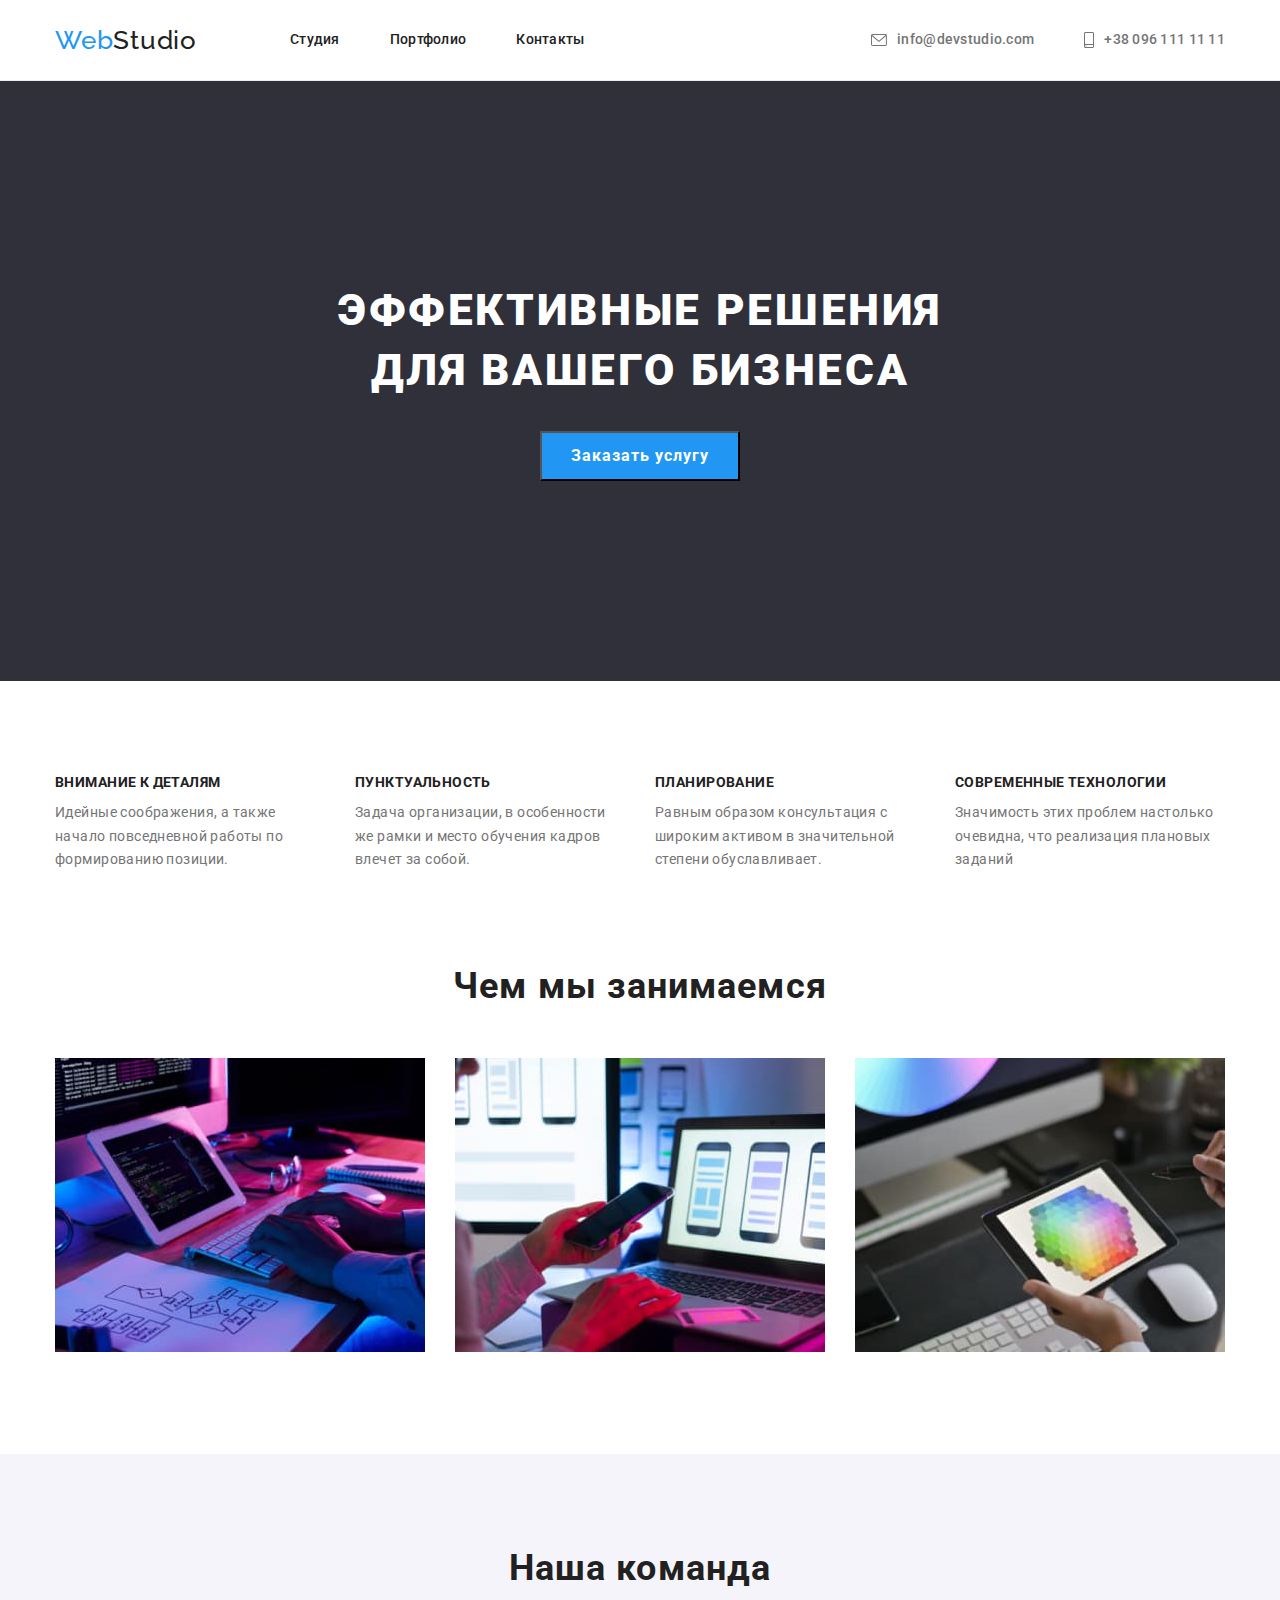
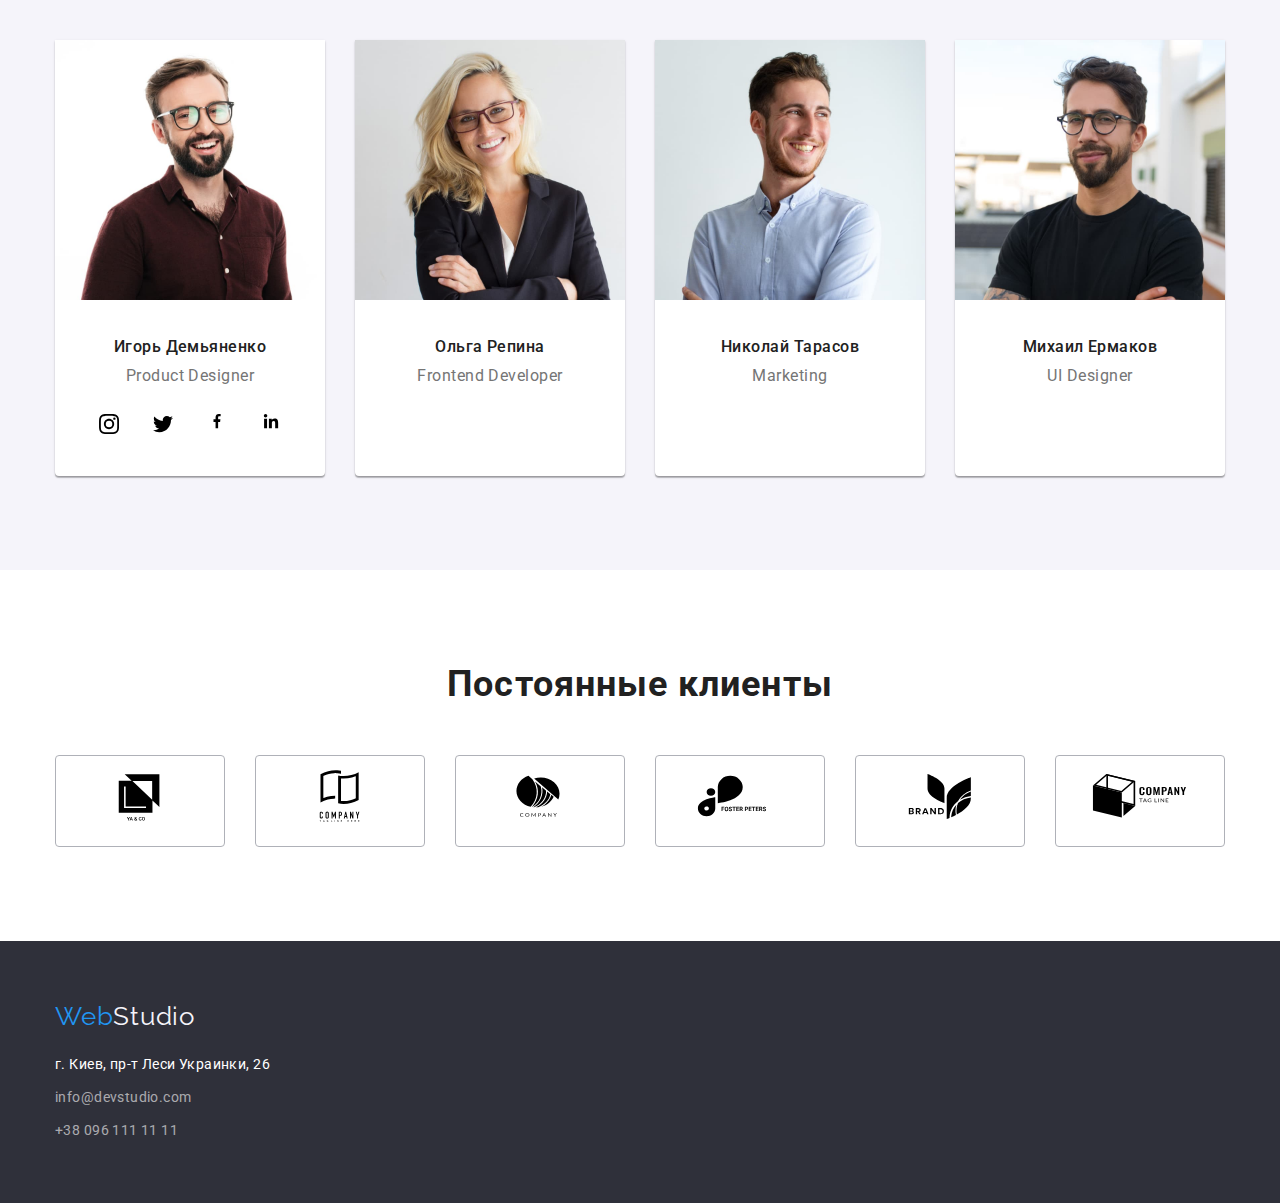
==== index.html @ 539d94ac "3" ====
<!DOCTYPE html>
<html lang="ru">

<head>
  <meta charset="UTF-8" />
  <meta http-equiv="X-UA-Compatible" content="IE=edge" />
  <meta name="viewport" content="width=device-width, initial-scale=1.0" />
  <title>WebStudio</title>

  <!-- Fons -->
  <link rel="preconnect" href="https://fonts.googleapis.com">
  <link rel="preconnect" href="https://fonts.gstatic.com" crossorigin>
  <link href="https://fonts.googleapis.com/css2?family=Raleway:wght@700&family=Roboto:wght@400;500;700;900&display=swap"
    rel="stylesheet">

  <!-- Normalize -->

  <link rel="stylesheet" href="https://cdn.jsdelivr.net/npm/modern-normalize@1.1.0/modern-normalize.min.css">

  <!-- Castom stile -->
  <link rel="stylesheet" href="./css/styles.css">

</head>

<body>
  <!-- Heder section -->
  <header class="header">
    <div class="container header-container">
      <a class="header-logo link" href="./index.html"><span class="span">Web</span>Studio</a>
      <nav class="header-nav">
        <ul class="header-list list">
          <li class="header-item">
            <a class="header-link link" href="./index.html">Студия</a>
          </li>
          <li class="header-item">
            <a class="header-link link" href="./portfolio.html">Портфолио</a>
          </li>
          <li class="header-item">
            <a class="header-link link" href="">Контакты</a>
          </li>
        </ul>
      </nav>
      <div class="header-group">
        <a class="header-contact link header-group-mail header-mail-svg" href="mailto:info@devstudio.com">
          <svg class="header-contact-svg" width="16" height="12">
            <use href="./images/image.svg#icon-envelope"></use>
          </svg>info@devstudio.com
        </a>
        <a class="header-contact link" href="tel:+380961111111">
          <svg class="header-contact-svg" width="10" height="16">
            <use href="./images/image.svg#icon-smartphone"></use>
          </svg>+38 096 111 11 11
        </a>
      </div>
    </div>
  </header>





  <!-- Main content -->
  <main>
    <!-- Hero section -->
    <section class="hero">
      <div class="container">
        <h1 class="hero-h1">ЭФФЕКТИВНЫЕ РЕШЕНИЯ <br /> ДЛЯ ВАШЕГО БИЗНЕСА</h1>
        <button class="button" type="button">Заказать услугу</button>
    </section>
    </div>

    <!-- Peculiarities section -->
    <section class="peculiarities">
      <div class="container">
        <ul class="list about-container">
          <li class="about-item">
            <h3 class="about-h3">ВНИМАНИЕ К ДЕТАЛЯМ</h3>
            <p class="about-p">Идейные соображения, а также начало повседневной работы по
              формированию позиции.</p>
          </li>
          <li class="about-item">
            <h3 class="about-h3">ПУНКТУАЛЬНОСТЬ</h3>
            <p class="about-p">Задача организации, в особенности же рамки и место обучения кадров
              влечет за собой.</p>
          </li>
          <li class="about-item">
            <h3 class="about-h3">ПЛАНИРОВАНИЕ</h3>
            <p class="about-p">Равным образом консультация с широким активом в значительной степени
              обуславливает.</p>
          </li>
          <li class="about-item">
            <h3 class="about-h3">СОВРЕМЕННЫЕ ТЕХНОЛОГИИ</h3>
            <p class="about-p">Значимость этих проблем настолько очевидна, что реализация плановых
              заданий</p>
          </li>
        </ul>
      </div>
    </section>


    </section>
    <!-- Services section -->
    <section class="services">
      <div class="container">
        <h2 class="services-h2">Чем мы занимаемся</h2>
        <ul class="list services-list">
          <li class="services-item">
            <img src="./images/peculiarities-content/img-1.jpg" alt="Создание кода на планшете" width="370"
              height="294" />
          </li>
          <li class="services-item">
            <img src="./images/peculiarities-content/img-2.jpg" alt="Создание кода на телефоне" width="370"
              height="294" />
          </li>
          <li class="services-item">
            <img src="./images/peculiarities-content/img-3.jpg" alt="Создание векторного изображения" width="370"
              height="294" />
          </li>
        </ul>
      </div>
    </section>
    <!-- Team section -->
    <section class="team">
      <div class="container">
        <h2 class="services-h2">Наша команда</h2>
        <ul class="list team-list">
          <li class="team-item">
            <img src="./images/team-content/img-1.jpg" alt="Игорь Демьяненко" width="270" height="260" />
            <div class="team-card">
              <h3 class="team-h3">Игорь Демьяненко</h3>
              <p class="team-p" lang="en">Product Designer</p>
              <ul class="list-icon list">
                <li class="team-item-icon">
                  <a class="team-icon-a link" href="">
                    <svg class="team-icon-svg" width="20" height="20">
                      <use href="./images/image.svg#icon-instagram"></use>
                    </svg>
                  </a>
                </li>
                <li class="team-item-icon">
                  <a class="team-icon-a link" href="">
                    <svg class="team-icon-svg" width="20" height="20">
                      <use href="./images/image.svg#icon-twitter"></use>
                    </svg>
                  </a>
                </li>
                <li class="team-item-icon">
                  <a class="team-icon-a link" href="">
                    <svg class="team-icon-svg" width="20" height="20">
                      <use href="./images/image.svg#icon-facebook"></use>
                    </svg>
                  </a>
                </li>
                <li class="team-item-icon">
                  <a class="team-icon-a link" href="">
                    <svg class="team-icon-svg" width="20" height="20">
                      <use href="./images/image.svg#icon-linkedin"></use>
                    </svg>
                  </a>
                </li>
              </ul>
            </div>
          </li>
          <li class="team-item">
            <img src="./images/team-content/img-2.jpg" alt="Ольга Репина" width="270" height="260" />
            <div class="team-card">
              <h3 class="team-h3">Ольга Репина</h3>
              <p class="team-p" lang="en">Frontend Developer</p>
            </div>
          </li>
          <li class="team-item">
            <img src="./images/team-content/img-3.jpg" alt="Николай Тарасов" width="270" height="260" />
            <div class="team-card">
              <h3 class="team-h3">Николай Тарасов</h3>
              <p class="team-p" lang="en">Marketing</p>
            </div>
          </li>
          <li class="team-item">
            <img src="./images/team-content/img-4.jpg" alt="Михаил Ермаков" width="270" height="260" />
            <div class="team-card">
              <h3 class="team-h3">Михаил Ермаков</h3>
              <p class="team-p" lang="en">UI Designer</p>
            </div>
          </li>
        </ul>
      </div>
    </section>
  </main>


  <!-- Customers -->
  <section class="customers">
    <div class="container">
      <h2 class="services-h2">Постоянные клиенты</h2>
      <ul class="customers-list list">
        <li class="customers-item">
          <a clas="customers-icon-button" href="">
            <svg width="106" height="60">
              <use href="./images/image.svg#icon-logo-1"></use>
            </svg>
          </a>
        </li>
        <li class="customers-item">
          <a clas="customers-icon-button link" href="">
            <svg class="customers-icon-button-svg" width="106" height="60">
              <use href="./images/image.svg#icon-logo-2"></use>
            </svg>
          </a>
        </li>
        <li class="customers-item">
          <a clas="customers-icon-button link" href="">
            <svg class="customers-icon-button-svg" width="106" height="60">
              <use href="./images/image.svg#icon-logo-3"></use>
            </svg>
          </a>
        </li>
        <li class="customers-item">
          <a clas="customers-icon-button link" href="">
            <svg class="customers-icon-button-svg" width="106" height="60">
              <use href="./images/image.svg#icon-logo-4"></use>
            </svg>
          </a>
        </li>
        <li class="customers-item">
          <a clas="customers-icon-button link" href="">
            <svg class="customers-icon-button-svg" width="106" height="60">
              <use href="./images/image.svg#icon-logo-5"></use>
            </svg>
          </a>
        </li>
        <li class="customers-item">
          <a clas="customers-icon-button link" href="">
            <svg class="customers-icon-button-svg" width="106" height="60">
              <use href="./images/image.svg#icon-logo-6"></use>
            </svg>
          </a>
        </li>
      </ul>
    </div>
  </section>

  <!-- Footer section -->
  <footer class="footer">
    <div class="container footer-container">
      <a class="logo footer-logo" href="./index.html" lang="en"><span class="span">Web</span>Studio</a>
      <div class="footer-address">
        <address class="footer-address-title">
          <a class="address link" href="https://goo.gl/maps/yoaocX4PHPZH4iD27">г. Киев, пр-т Леси Украинки, 26</a>
        </address>
        <ul class="list">
          <li><a class="contact link footer-list-item" href="mailto:info@devstudio.com">info@devstudio.com</a></li>
          <li><a class="contact link" href="tel:+380961111111">+38 096 111 11 11</a></li>
        </ul>
      </div>

    </div>
  </footer>
</body>

</html
---- css/styles.css ----
:root {
  /* text color */
  --main-font: "Roboto";
  --secondary-font: "Raleway";
}

body {
  font-family: "Roboto", sans-serif;
  font-size: 14px;
  line-height: 1.71;  
}

/* common style stars */
.container {
  width: 1200px;
  padding-left: 15px;
  padding-right: 15px;
  margin-left: auto;
  margin-right: auto;

  /* outline: 1px solid tomato; */
}

.link{
    text-decoration: none;
}
.list {
    list-style: none;
    margin: 0;
    padding: 0;
}

/* Reset */
h1,
h2,
h3,
h4,
p{
  margin: 0;
}
.img {
  display: block;
  max-width: 100%;
  height: auto;
}

/* Heder section */
.header{
  border-bottom-width: 1px;
  border-bottom-style: solid;
  border-bottom-color: #ECECEC;
}

.header-container{
  display: flex;
  align-items: center;
}

.header .header-logo{
  font-family: "Raleway";
  font-size: 26px;
  line-height: 1.19;
  letter-spacing: 0.03em;
  text-decoration: none;
  color: #212121
}

.header-logo{
margin-right: 93px;
}

.span{
  color: #2196f3;
}

.header-list{
  display: flex;
  flex-wrap: wrap-reverse;
}

.header-item:not(:last-child){
  margin-right: 50px;
}

.header-link {
  display: block;
padding-top: 32px;
padding-bottom: 32px;
font-weight: 500;
font-size: 14px;
line-height: 1.14;
letter-spacing: 0.02em;
color: #212121;
}

.header-group{
  margin-left: auto;
  display: flex;
}

.header-contact-svg{
  fill: currentColor;
  margin-right: 10px;
  text-align: center;
}

.header-group-mail{
  margin-right: 50px;
}

.header-contact{
  display: flex;
  align-items: center;
font-weight: 500;
font-size: 14px;
line-height: 1.14;
letter-spacing: 0.02em;
color: #757575;
}
.header-link:hover,
.header-link:focus{
color: #2196F3;
}


.header-contact:hover,
.header-contact:focus{
  color: #2196F3;
}

.header{
font-family: 'Roboto';
font-weight: 500;
font-size: 14px;
line-height: 1.14;
letter-spacing: 0.02em;
color: #212121;
}

 /* Hero Section */

 .hero{
  background-color: #2F303A;
  text-align: center;
  padding-top: 200px;
  padding-bottom: 200px;
  background-image: linear-gradient(rgba(47, 48, 58, 0.4));
  background-image: url(../images/unique-content/img-bg.jpg);
  background-repeat: no-repeat;
  background-position: center;
  background-size: cover;
  max-width: 1600px;
  max-height: 600px;
  margin-left: auto;
  margin-right: auto;
 }

 .hero-h1{
font-family: 'Roboto'; sans-serif;
font-weight: 900;
font-size: 44px;
line-height: 1.36;
text-align: center;
letter-spacing: 0.06em;
color: #FFFFFF;
 }

.hero .button{
  font-family: "roboto", sans-serif;
  font-weight: 700;
  font-size: 16px;
  line-height: 1.88;
  letter-spacing: 0.06em;
  color: #ffffff;
  background-color: #2196f3;
  cursor: pointer;
  margin-top: 30px;
  width: 200px;
  height: 50px;
}

.hero .button:hover,
.hero .button:focus {
  background-color:#188CE8;
}

/* Peculiarities section */

.peculiarities{
  padding-top: 94px;
}

.about-h3{
font-family:'Roboto'; sans-serif;
font-weight: 700;
font-size: 14px;
line-height: 1.14;
letter-spacing: 0.03em;
color: #212121;
}

.about-p{
font-family:'Roboto'; sans-serif;
font-size: 14px;
line-height: 1.71;
letter-spacing: 0.03em;
color: #757575;
margin-top: 10px;
}

.about-container{
  display: flex;
}
.list .about-item{
  margin-right: 30px;
  width: 270px;
}

.list .about-item:nth-child(4n){
margin-right: 0;
}

/* Services section */

.services{
  padding-top: 94px;
  padding-bottom: 94px;
}

.services-h2{
font-family: 'Roboto'; sans-serif;
font-weight: 700;
font-size: 36px;
line-height: 1.16;
text-align: center;
letter-spacing: 0.03em;
color: #212121;
}

.services-list{
  display: flex;
  margin-top: 50px;
}

.services-item:not(:last-child){
  margin-right: 30px;
}

/* Team section */
.team{
  background-color: #F5F4FA;
  padding-top: 94px;
  padding-bottom: 94px;
}

.team-list{
  margin-top: 50px;
  display: flex;
}

.team-item{
  width: 270px;
  margin-right: 30px;
  box-shadow: 0px 1px 3px rgba(0, 0, 0, 0.12), 0px 1px 1px rgba(0, 0, 0, 0.14), 0px 2px 1px rgba(0, 0, 0, 0.2);
  border-radius: 0px 0px 4px 4px;
  background-color: #FFFFFF;
}

.team-item:nth-child(4n){
  margin-right: 0px;
}

.team-card{
  padding-top: 30px;
  padding-bottom: 30px;
}
.list-icon{
  display: flex;
  margin-top: 16px;
  align-items: center;
  justify-content: center;
}

.team-icon-a{
  display: flex;
  align-items: center;
  justify-content: center;
  width: 44px;
  height: 44px;
  background-color: #FFFFFF;
  border-radius: 50%;
}

.team-icon-a:hover .team-icon-svg,
.team-icon-a:focus .team-icon-svg{
  fill: currentColor;
  background-color: #2196F3;
}


.team-item-icon:not(:last-child) {
  margin-right: 10px;
}

.team-h3{
font-family: 'Roboto'; sans-serif;
font-weight: 500;
font-size: 16px;
line-height: 1.18;
letter-spacing: 0.03em;
color: #212121;
text-align: center;
}

.team-p{
font-family: 'Roboto'; sans-serif;
font-size: 16px;
line-height: 1.18;
letter-spacing: 0.03em;
color: #757575;
text-align: center;
margin-top: 10px;
}


/* Portfolio */

.portfolio-list{
  display: flex;
  justify-content: center;
}

.portfolio-section{
  padding-top: 94px;
  padding-bottom: 94px;
}

.button-item{
  margin-right: 8px;
}

.portfolio .button {
  font-family: "Roboto", sans-serif;
  font-weight: 500;
  font-size: 16px;
  line-height: 1.62;
  letter-spacing: 0.03em;
  padding: 6px 22px;
  border-radius: 4px;


  color: #212121;
  background-color: #f5f4fa;

  cursor: pointer;
}

.portfolio .button:hover,
.portfolio .button:focus {
  color: #ffffff;
  background-color: #2196f3;
}

.title{
font-family: 'Roboto';
font-weight: 700;
font-size: 18px;
line-height: 2;
letter-spacing: 0.06em;
color: #212121;
}

.text{
font-family: 'Roboto';
font-size: 16px;
line-height: 1.88;
letter-spacing: 0.03em;
color: #757575;
}


/* Pictures */

.pictures-list{
  margin-top: 50px;
  display: flex;
  flex-wrap: wrap;
}

.pictures-item{
  width: 370px;
  margin-right: 30px;
  margin-bottom: 30px;
}

.pictures-item > .pictures-title-text{
  padding: 20px 24px;
  border: 1px solid #eeeeee;
  border-top: none;
}

.pictures-item:nth-child(3n){
  margin-right: 0;
}
.pictures-item:nth-last-child(-n + 3){
  margin-bottom: 0;
}

.pictures-img{
  display: block;
}


/* Customers */

.customers{
  padding-top: 94px;
  padding-bottom: 94px;
}

.customers-list{
  display: flex;
  justify-content: center;
  margin-top: 50px;
}

.customers-item{
  width: 170px;
  height: 92px;
  border: 1px solid #AFB1B8;
  border-radius: 4px;
  display: flex;
  justify-content: center;
  align-items: center;
  
}
.customers-item:not(:last-child){
  margin-right: 30px;
}
.customers-icon-button:hover .customers-icon-button-svg,
.customers-icon-button:focus .customers-icon-button-svg {
  fill: currentColor;
  border-color: #2196f3;
}

.customers-icon-button{
}


/* Footer */
.footer {
  background-color: #2F303A;
}
.footer{
  padding-top: 60px;
  padding-bottom: 60px;
}

.footer .logo {
  font-family: "Raleway";
  font-size: 26px;
  line-height: 1.19;
  letter-spacing: 0.03em;
  text-decoration: none;
  color: #f5f4fa;
}

.footer .span {
  color: #2196f3;
}

.footer .address {
  font-weight: 400;
  font-style: normal;
  font-size: 14px;
  line-height: 1.71;
  letter-spacing: 0.03em;
  color: #ffffff;
}

.footer .contact {
  font-weight: 400;
  font-size: 14px;
  line-height: 1.71;
  letter-spacing: 0.03em;
  color: rgba(255, 255, 255, 0.6);
}

.contact:hover,
.contact:focus {
  color: #2196f3;
}

.footer-address{
  margin-top: 20px;
}
.footer-address-title{
  margin-bottom: 9px;
}
.footer-list-item{
  display: block;
  margin-bottom: 9px;
}
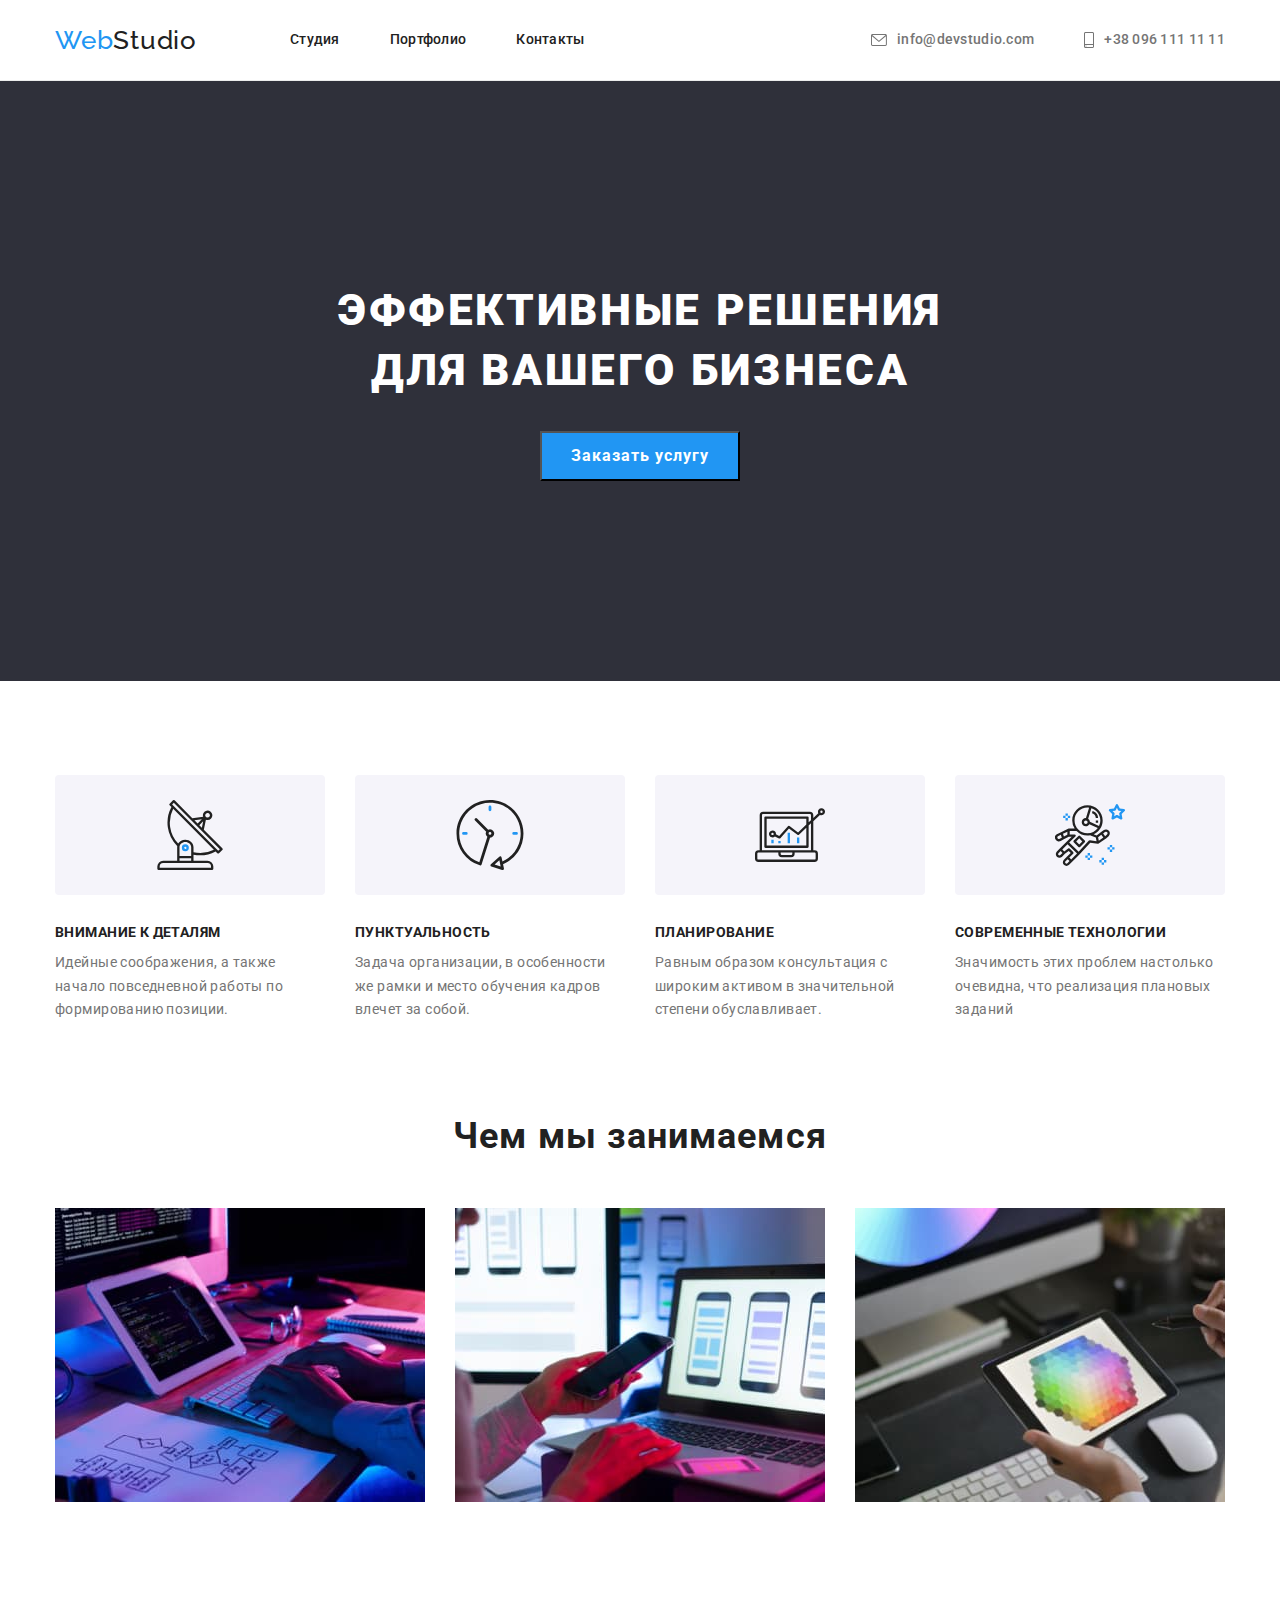
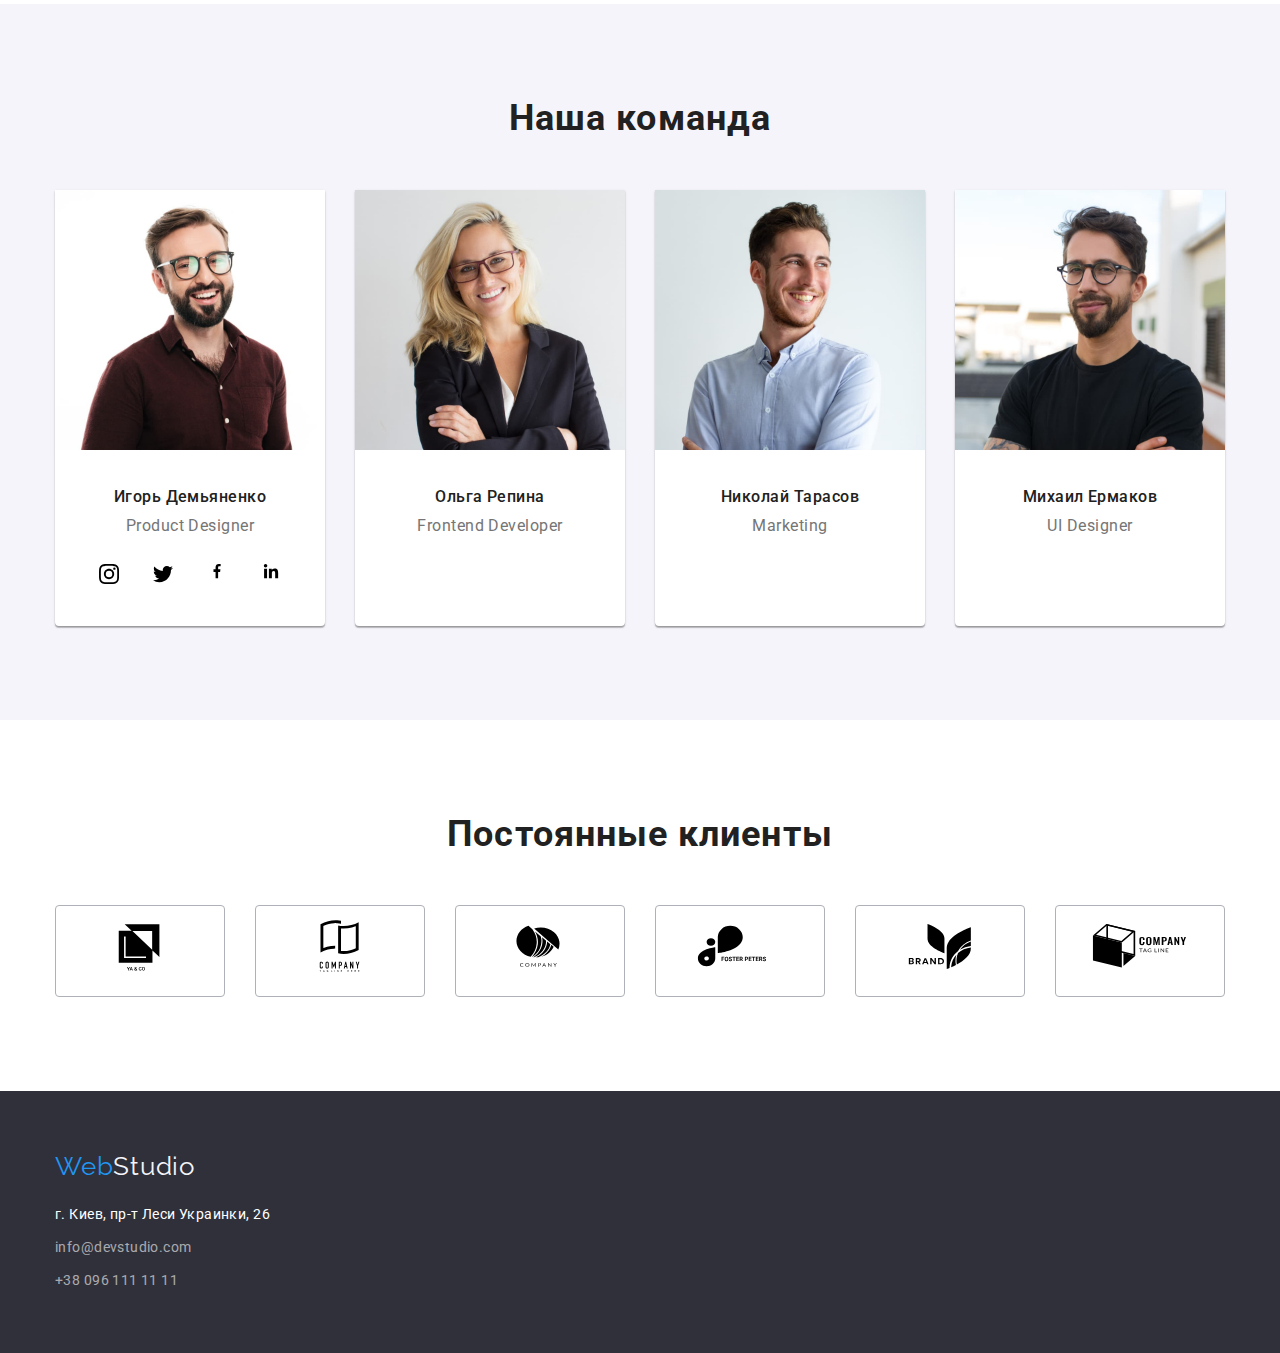
==== commit 42bb514e: "4" ====
--- a/index.html
+++ b/index.html
@@ -55,10 +55,6 @@
     </div>
   </header>
 
-
-
-
-
   <!-- Main content -->
   <main>
     <!-- Hero section -->
@@ -72,6 +68,30 @@
     <!-- Peculiarities section -->
     <section class="peculiarities">
       <div class="container">
+        <ul class="pecul-list list">
+          <li class="pecul-item">
+            <svg class="" width="70" height="70">
+              <use href="./images/image.svg#icon-antenna"></use>
+            </svg>
+          </li>
+          <li class="pecul-item">
+            <svg class="" width="70" height="70">
+              <use href="./images/image.svg#icon-clock"></use>
+            </svg>
+          </li>
+          <li class="pecul-item">
+            <svg class="" width="70" height="70">
+              <use href="./images/image.svg#icon-diagram"></use>
+            </svg>
+          </li>
+          <li class="pecul-item">
+            <svg class="" width="70" height="70">
+              <use href="./images/image.svg#icon-astronaut"></use>
+            </svg>
+          </li>
+        </ul>
+      </div>
+      <div class="container container-peculiarities-text">
         <ul class="list about-container">
           <li class="about-item">
             <h3 class="about-h3">ВНИМАНИЕ К ДЕТАЛЯМ</h3>
--- a/css/styles.css
+++ b/css/styles.css
@@ -186,8 +186,34 @@
 
 /* Peculiarities section */
 
+.pecul-item{
+  width: 270px;
+  height: 120px;
+  margin-right: 30px;
+  border-radius: 4px;
+  background-color: #F5F4FA;;
+  justify-content: center;
+  align-items: center;
+}
+
+.pecul-item:nth-child(4n){
+  margin-right: 0px;
+}
+
+.pecul-list{
+  display: flex;
+}
+
+.pecul-item{
+  display: flex;
+  align-items: center;
+}
 .peculiarities{
   padding-top: 94px;
+}
+
+.container-peculiarities-text{
+  padding-top: 30px;
 }
 
 .about-h3{
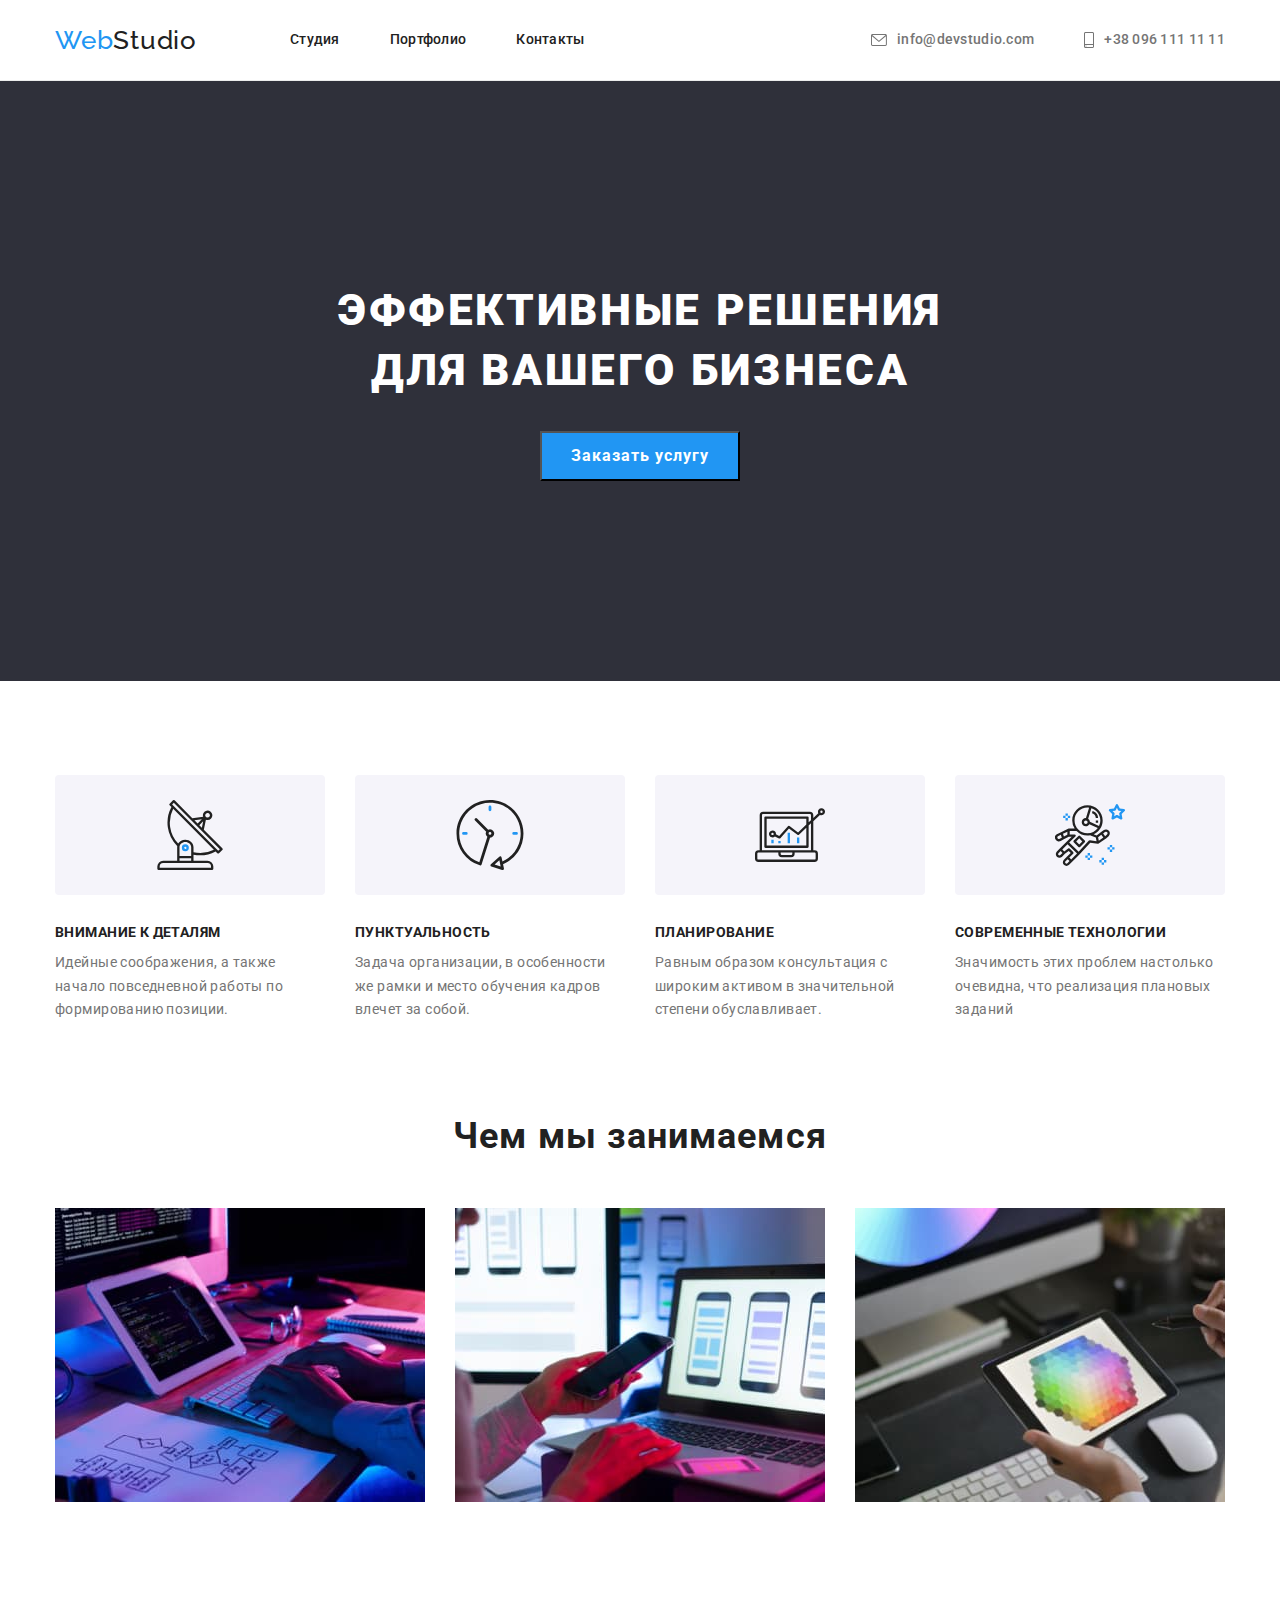
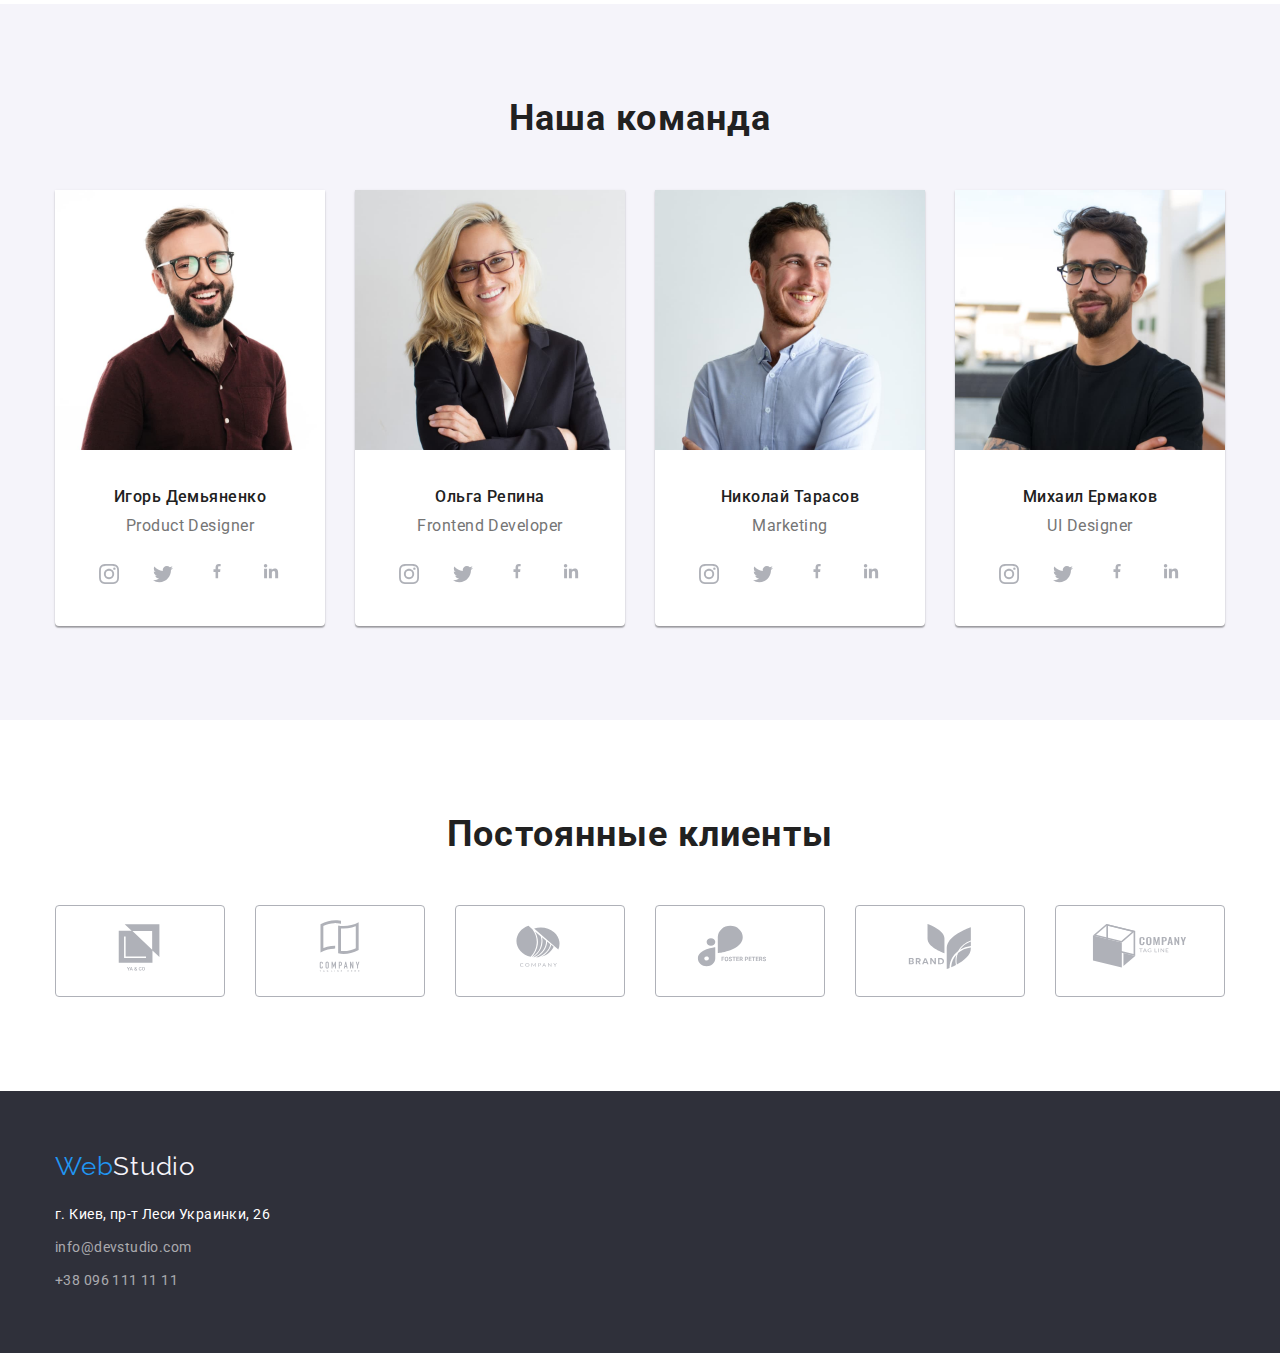
==== commit 3082a492: "5" ====
--- a/index.html
+++ b/index.html
@@ -116,9 +116,6 @@
         </ul>
       </div>
     </section>
-
-
-    </section>
     <!-- Services section -->
     <section class="services">
       <div class="container">
@@ -186,6 +183,36 @@
             <div class="team-card">
               <h3 class="team-h3">Ольга Репина</h3>
               <p class="team-p" lang="en">Frontend Developer</p>
+              <ul class="list-icon list">
+                <li class="team-item-icon">
+                  <a class="team-icon-a link" href="">
+                    <svg class="team-icon-svg" width="20" height="20">
+                      <use href="./images/image.svg#icon-instagram"></use>
+                    </svg>
+                  </a>
+                </li>
+                <li class="team-item-icon">
+                  <a class="team-icon-a link" href="">
+                    <svg class="team-icon-svg" width="20" height="20">
+                      <use href="./images/image.svg#icon-twitter"></use>
+                    </svg>
+                  </a>
+                </li>
+                <li class="team-item-icon">
+                  <a class="team-icon-a link" href="">
+                    <svg class="team-icon-svg" width="20" height="20">
+                      <use href="./images/image.svg#icon-facebook"></use>
+                    </svg>
+                  </a>
+                </li>
+                <li class="team-item-icon">
+                  <a class="team-icon-a link" href="">
+                    <svg class="team-icon-svg" width="20" height="20">
+                      <use href="./images/image.svg#icon-linkedin"></use>
+                    </svg>
+                  </a>
+                </li>
+              </ul>
             </div>
           </li>
           <li class="team-item">
@@ -193,6 +220,36 @@
             <div class="team-card">
               <h3 class="team-h3">Николай Тарасов</h3>
               <p class="team-p" lang="en">Marketing</p>
+              <ul class="list-icon list">
+                <li class="team-item-icon">
+                  <a class="team-icon-a link" href="">
+                    <svg class="team-icon-svg" width="20" height="20">
+                      <use href="./images/image.svg#icon-instagram"></use>
+                    </svg>
+                  </a>
+                </li>
+                <li class="team-item-icon">
+                  <a class="team-icon-a link" href="">
+                    <svg class="team-icon-svg" width="20" height="20">
+                      <use href="./images/image.svg#icon-twitter"></use>
+                    </svg>
+                  </a>
+                </li>
+                <li class="team-item-icon">
+                  <a class="team-icon-a link" href="">
+                    <svg class="team-icon-svg" width="20" height="20">
+                      <use href="./images/image.svg#icon-facebook"></use>
+                    </svg>
+                  </a>
+                </li>
+                <li class="team-item-icon">
+                  <a class="team-icon-a link" href="">
+                    <svg class="team-icon-svg" width="20" height="20">
+                      <use href="./images/image.svg#icon-linkedin"></use>
+                    </svg>
+                  </a>
+                </li>
+              </ul>
             </div>
           </li>
           <li class="team-item">
@@ -200,6 +257,36 @@
             <div class="team-card">
               <h3 class="team-h3">Михаил Ермаков</h3>
               <p class="team-p" lang="en">UI Designer</p>
+              <ul class="list-icon list">
+                <li class="team-item-icon">
+                  <a class="team-icon-a link" href="">
+                    <svg class="team-icon-svg" width="20" height="20">
+                      <use href="./images/image.svg#icon-instagram"></use>
+                    </svg>
+                  </a>
+                </li>
+                <li class="team-item-icon">
+                  <a class="team-icon-a link" href="">
+                    <svg class="team-icon-svg" width="20" height="20">
+                      <use href="./images/image.svg#icon-twitter"></use>
+                    </svg>
+                  </a>
+                </li>
+                <li class="team-item-icon">
+                  <a class="team-icon-a link" href="">
+                    <svg class="team-icon-svg" width="20" height="20">
+                      <use href="./images/image.svg#icon-facebook"></use>
+                    </svg>
+                  </a>
+                </li>
+                <li class="team-item-icon">
+                  <a class="team-icon-a link" href="">
+                    <svg class="team-icon-svg" width="20" height="20">
+                      <use href="./images/image.svg#icon-linkedin"></use>
+                    </svg>
+                  </a>
+                </li>
+              </ul>
             </div>
           </li>
         </ul>
@@ -215,7 +302,7 @@
       <ul class="customers-list list">
         <li class="customers-item">
           <a clas="customers-icon-button" href="">
-            <svg width="106" height="60">
+            <svg class="customers-icon-button-svg" width="106" height="60">
               <use href="./images/image.svg#icon-logo-1"></use>
             </svg>
           </a>
--- a/css/styles.css
+++ b/css/styles.css
@@ -278,12 +278,10 @@
   padding-top: 94px;
   padding-bottom: 94px;
 }
-
 .team-list{
   margin-top: 50px;
   display: flex;
 }
-
 .team-item{
   width: 270px;
   margin-right: 30px;
@@ -291,11 +289,9 @@
   border-radius: 0px 0px 4px 4px;
   background-color: #FFFFFF;
 }
-
 .team-item:nth-child(4n){
   margin-right: 0px;
 }
-
 .team-card{
   padding-top: 30px;
   padding-bottom: 30px;
@@ -306,28 +302,25 @@
   align-items: center;
   justify-content: center;
 }
-
 .team-icon-a{
   display: flex;
   align-items: center;
   justify-content: center;
   width: 44px;
   height: 44px;
-  background-color: #FFFFFF;
   border-radius: 50%;
 }
-
-.team-icon-a:hover .team-icon-svg,
-.team-icon-a:focus .team-icon-svg{
-  fill: currentColor;
+.team-icon-svg{
+  fill: #AFB1B8;
+}
+.team-icon-a:hover, .team-icon-svg:hover,
+.team-icon-a:focus .team-icon-svg:focus{
   background-color: #2196F3;
-}
-
-
+  fill: white;
+}
 .team-item-icon:not(:last-child) {
   margin-right: 10px;
 }
-
 .team-h3{
 font-family: 'Roboto'; sans-serif;
 font-weight: 500;
@@ -337,7 +330,6 @@
 color: #212121;
 text-align: center;
 }
-
 .team-p{
 font-family: 'Roboto'; sans-serif;
 font-size: 16px;
@@ -412,19 +404,16 @@
   display: flex;
   flex-wrap: wrap;
 }
-
 .pictures-item{
   width: 370px;
   margin-right: 30px;
   margin-bottom: 30px;
 }
-
 .pictures-item > .pictures-title-text{
   padding: 20px 24px;
   border: 1px solid #eeeeee;
   border-top: none;
 }
-
 .pictures-item:nth-child(3n){
   margin-right: 0;
 }
@@ -435,15 +424,12 @@
 .pictures-img{
   display: block;
 }
-
-
 /* Customers */
 
 .customers{
   padding-top: 94px;
   padding-bottom: 94px;
 }
-
 .customers-list{
   display: flex;
   justify-content: center;
@@ -463,16 +449,14 @@
 .customers-item:not(:last-child){
   margin-right: 30px;
 }
-.customers-icon-button:hover .customers-icon-button-svg,
-.customers-icon-button:focus .customers-icon-button-svg {
-  fill: currentColor;
+.customers-icon-button-svg{
+  fill: #AFB1B8;
+}
+.customers-icon-button-svg:hover, .customers-item:hover,
+.customers-icon-button-svg:focus, .customers-item:focus{
+  fill: #2196F3;
   border-color: #2196f3;
 }
-
-.customers-icon-button{
-}
-
-
 /* Footer */
 .footer {
   background-color: #2F303A;
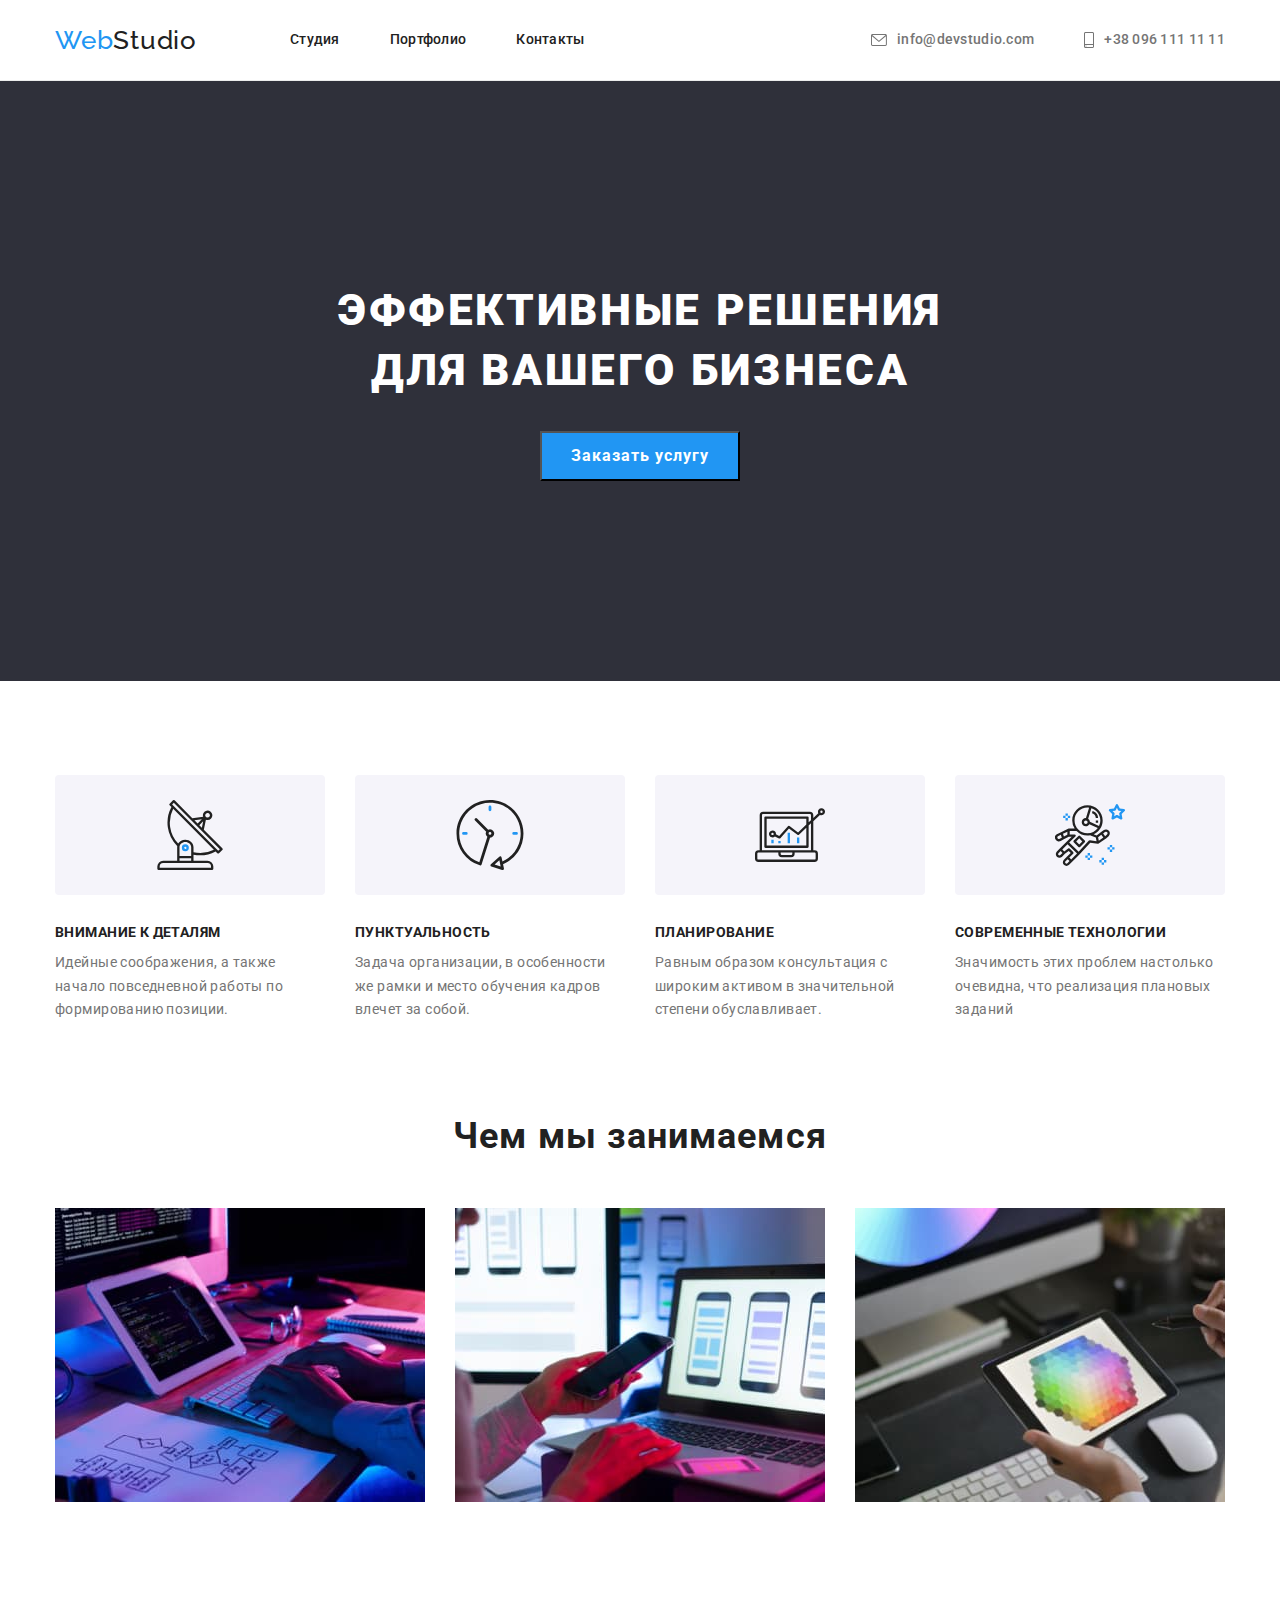
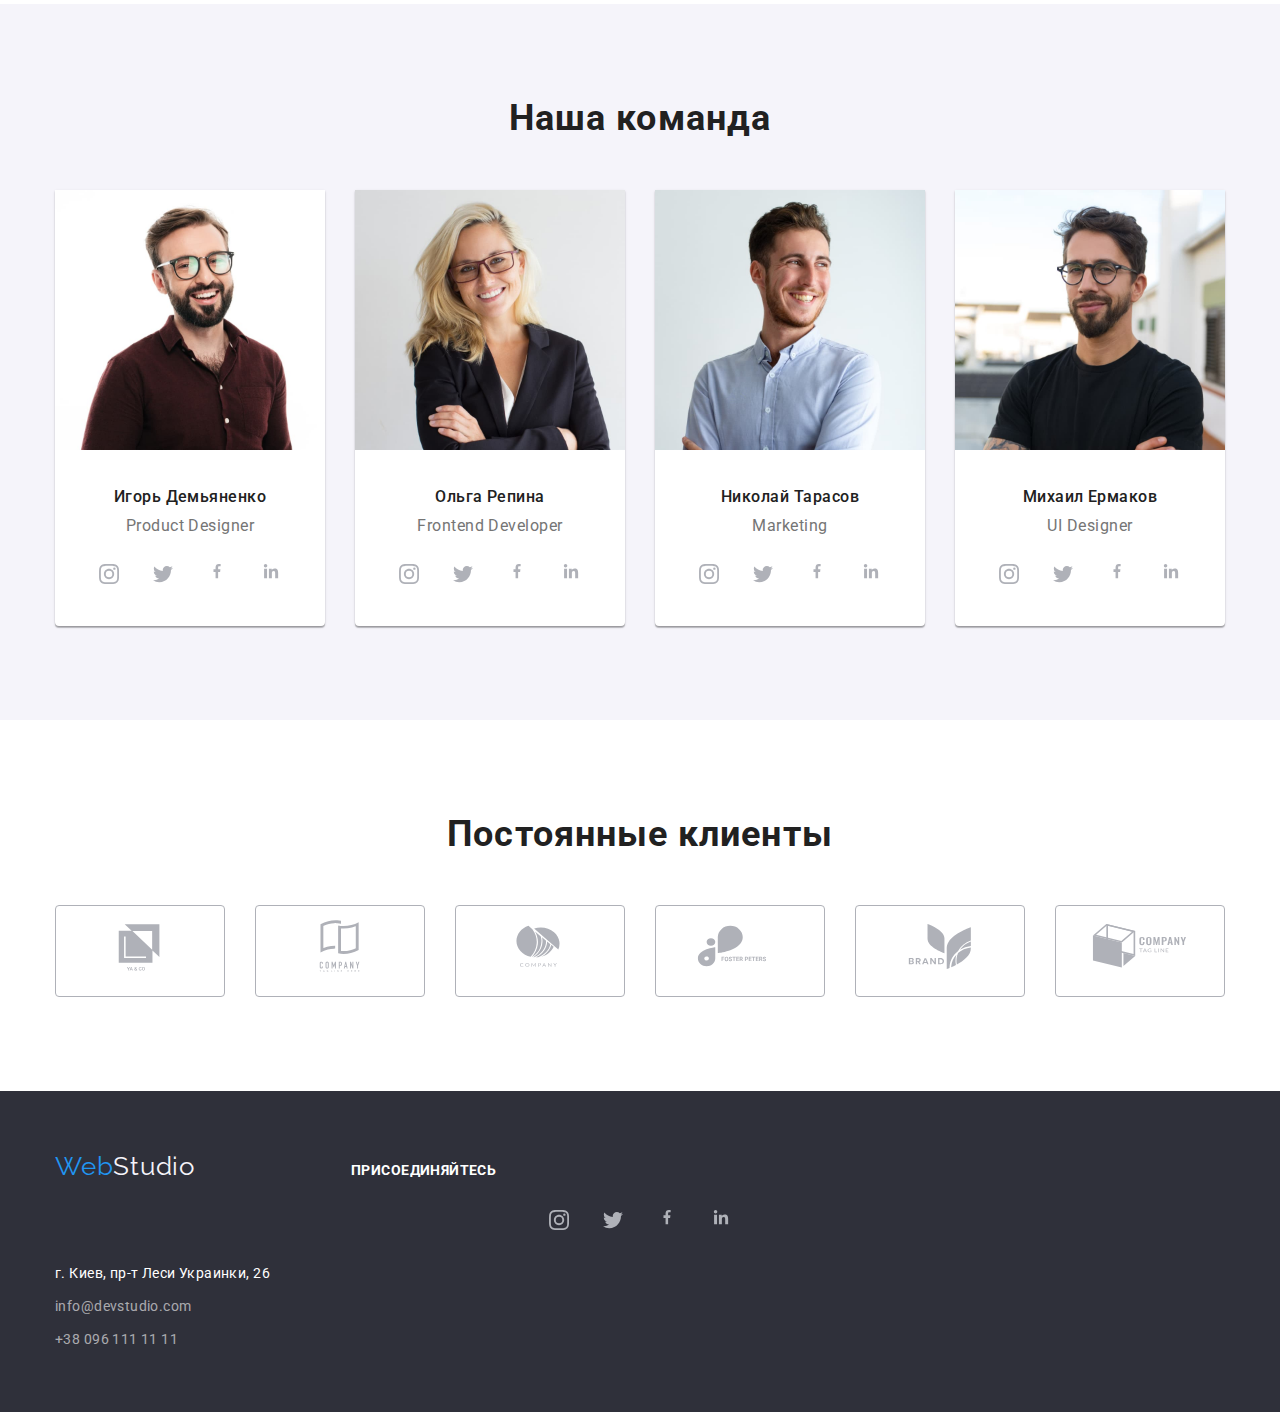
==== commit f3d7da51: "6" ====
--- a/index.html
+++ b/index.html
@@ -348,8 +348,43 @@
 
   <!-- Footer section -->
   <footer class="footer">
-    <div class="container footer-container">
+    <div class="container footer-had">
       <a class="logo footer-logo" href="./index.html" lang="en"><span class="span">Web</span>Studio</a>
+      <h2 class="footer-h2">ПРИСОЕДИНЯЙТЕСЬ</h2>
+    </div>
+    <div class="container footer-soucial-list">
+      <div class="footer-soucial">
+        <ul class="list-icon list">
+          <li class="team-item-icon">
+            <a class="team-icon-a link" href="">
+              <svg class="team-icon-svg" width="20" height="20">
+                <use href="./images/image.svg#icon-instagram"></use>
+              </svg>
+            </a>
+          </li>
+          <li class="team-item-icon">
+            <a class="team-icon-a link" href="">
+              <svg class="team-icon-svg" width="20" height="20">
+                <use href="./images/image.svg#icon-twitter"></use>
+              </svg>
+            </a>
+          </li>
+          <li class="team-item-icon">
+            <a class="team-icon-a link" href="">
+              <svg class="team-icon-svg" width="20" height="20">
+                <use href="./images/image.svg#icon-facebook"></use>
+              </svg>
+            </a>
+          </li>
+          <li class="team-item-icon">
+            <a class="team-icon-a link" href="">
+              <svg class="team-icon-svg" width="20" height="20">
+                <use href="./images/image.svg#icon-linkedin"></use>
+              </svg>
+            </a>
+          </li>
+        </ul>
+      </div>
       <div class="footer-address">
         <address class="footer-address-title">
           <a class="address link" href="https://goo.gl/maps/yoaocX4PHPZH4iD27">г. Киев, пр-т Леси Украинки, 26</a>
@@ -359,8 +394,9 @@
           <li><a class="contact link" href="tel:+380961111111">+38 096 111 11 11</a></li>
         </ul>
       </div>
-
     </div>
+
+
   </footer>
 </body>
 
--- a/css/styles.css
+++ b/css/styles.css
@@ -510,4 +510,23 @@
 .footer-list-item{
   display: block;
   margin-bottom: 9px;
-}+}
+
+.footer-h2{
+font-family: 'Roboto';
+font-style: normal;
+font-weight: 700;
+font-size: 14px;
+line-height: 16px;
+letter-spacing: 0.03em;
+text-transform: uppercase;
+color: #FFFFFF;
+margin-left: 156px;
+}
+
+.footer-had{
+  display: flex;
+  align-items: baseline;
+}
+
+
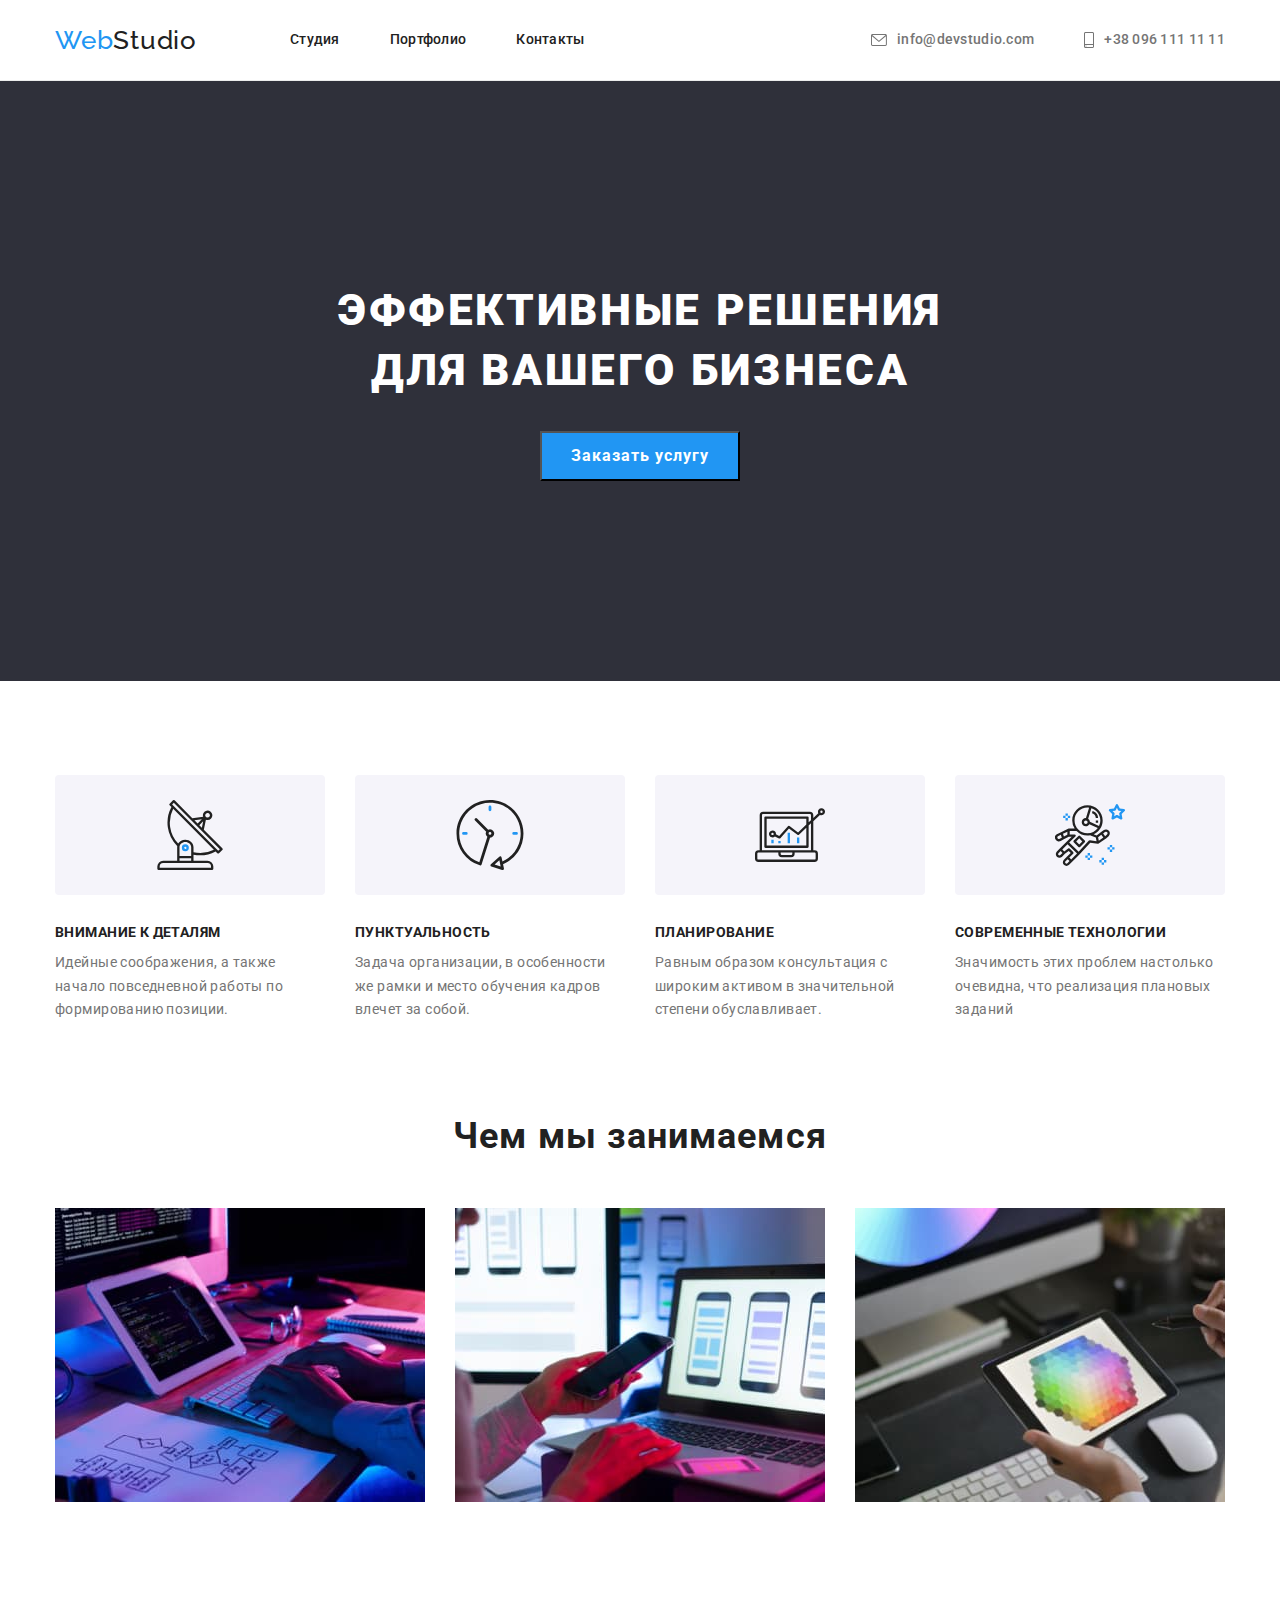
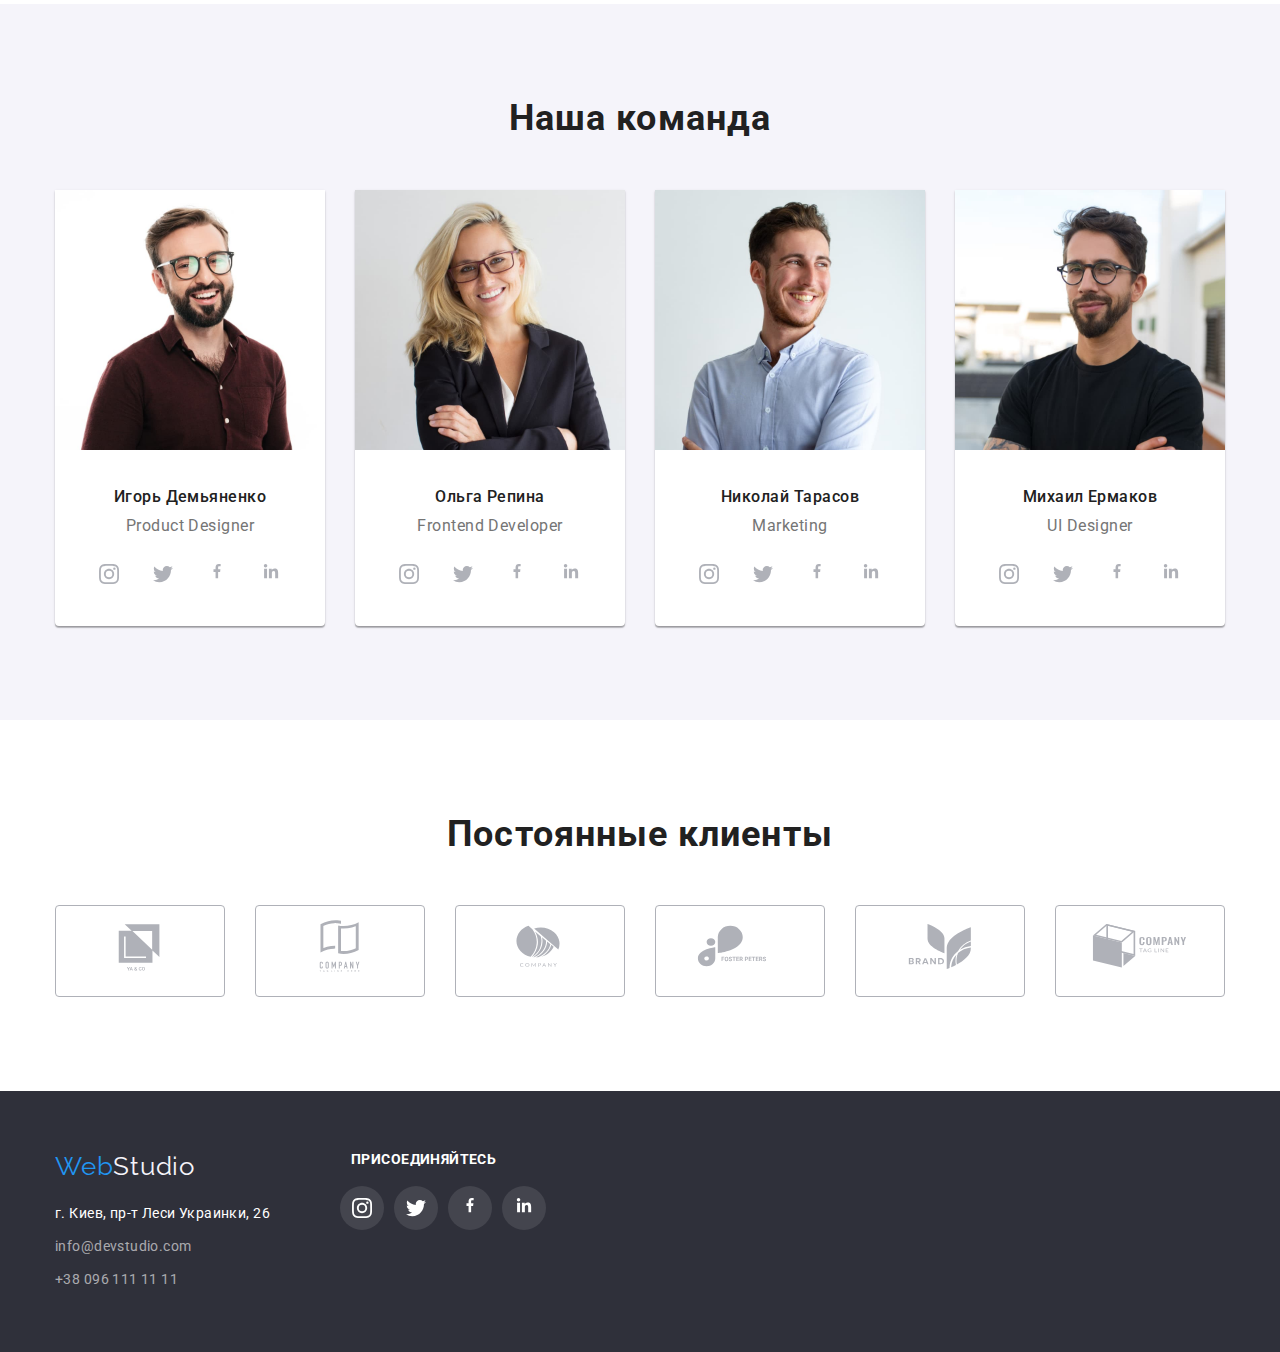
==== commit 31192d18: "7" ====
--- a/index.html
+++ b/index.html
@@ -352,39 +352,7 @@
       <a class="logo footer-logo" href="./index.html" lang="en"><span class="span">Web</span>Studio</a>
       <h2 class="footer-h2">ПРИСОЕДИНЯЙТЕСЬ</h2>
     </div>
-    <div class="container footer-soucial-list">
-      <div class="footer-soucial">
-        <ul class="list-icon list">
-          <li class="team-item-icon">
-            <a class="team-icon-a link" href="">
-              <svg class="team-icon-svg" width="20" height="20">
-                <use href="./images/image.svg#icon-instagram"></use>
-              </svg>
-            </a>
-          </li>
-          <li class="team-item-icon">
-            <a class="team-icon-a link" href="">
-              <svg class="team-icon-svg" width="20" height="20">
-                <use href="./images/image.svg#icon-twitter"></use>
-              </svg>
-            </a>
-          </li>
-          <li class="team-item-icon">
-            <a class="team-icon-a link" href="">
-              <svg class="team-icon-svg" width="20" height="20">
-                <use href="./images/image.svg#icon-facebook"></use>
-              </svg>
-            </a>
-          </li>
-          <li class="team-item-icon">
-            <a class="team-icon-a link" href="">
-              <svg class="team-icon-svg" width="20" height="20">
-                <use href="./images/image.svg#icon-linkedin"></use>
-              </svg>
-            </a>
-          </li>
-        </ul>
-      </div>
+    <div class="container footer-adress-all">
       <div class="footer-address">
         <address class="footer-address-title">
           <a class="address link" href="https://goo.gl/maps/yoaocX4PHPZH4iD27">г. Киев, пр-т Леси Украинки, 26</a>
@@ -394,6 +362,38 @@
           <li><a class="contact link" href="tel:+380961111111">+38 096 111 11 11</a></li>
         </ul>
       </div>
+      <div class="footer-soucial">
+        <ul class="list-icon-f list">
+          <li class="team-item-icon-f">
+            <a class="team-icon-a-f link" href="">
+              <svg class="team-icon-svg-f" width="20" height="20">
+                <use href="./images/image.svg#icon-instagram"></use>
+              </svg>
+            </a>
+          </li>
+          <li class="team-item-icon-f">
+            <a class="team-icon-a-f link" href="">
+              <svg class="team-icon-svg-f" width="20" height="20">
+                <use href="./images/image.svg#icon-twitter"></use>
+              </svg>
+            </a>
+          </li>
+          <li class="team-item-icon-f">
+            <a class="team-icon-a-f link" href="">
+              <svg class="team-icon-svg-f" width="20" height="20">
+                <use href="./images/image.svg#icon-facebook"></use>
+              </svg>
+            </a>
+          </li>
+          <li class="team-item-icon-f">
+            <a class="team-icon-a-f link" href="">
+              <svg class="team-icon-svg-f" width="20" height="20">
+                <use href="./images/image.svg#icon-linkedin"></use>
+              </svg>
+            </a>
+          </li>
+        </ul>
+      </div>
     </div>
 
 
--- a/css/styles.css
+++ b/css/styles.css
@@ -466,6 +466,12 @@
   padding-bottom: 60px;
 }
 
+.footer-adress-all{
+  display: flex;
+  align-items: baseline;
+  justify-content: baseline;
+}
+
 .footer .logo {
   font-family: "Raleway";
   font-size: 26px;
@@ -526,7 +532,32 @@
 
 .footer-had{
   display: flex;
-  align-items: baseline;
-}
-
-
+}
+
+.footer-soucial{
+  margin-left: 70px;
+}
+.list-icon-f{
+  display: flex;
+  justify-content: center;
+}
+.team-icon-svg-f{
+  fill: #FFFFFF;
+}
+.team-item-icon-f:not(:last-child){
+  margin-right: 10px;
+}
+.team-icon-a-f{
+  display: flex;
+  align-items: center;
+  justify-content: center;
+  width: 44px;
+  height: 44px;
+  background-color: rgba(255, 255, 255, 0.1);;
+  border-radius: 50%;
+}
+
+.team-icon-a-f:hover, .team-icon-svg-f:hover,
+.team-icon-a-f:focus, .team-icon-svg-f:focus{
+background-color:#2196F3;
+}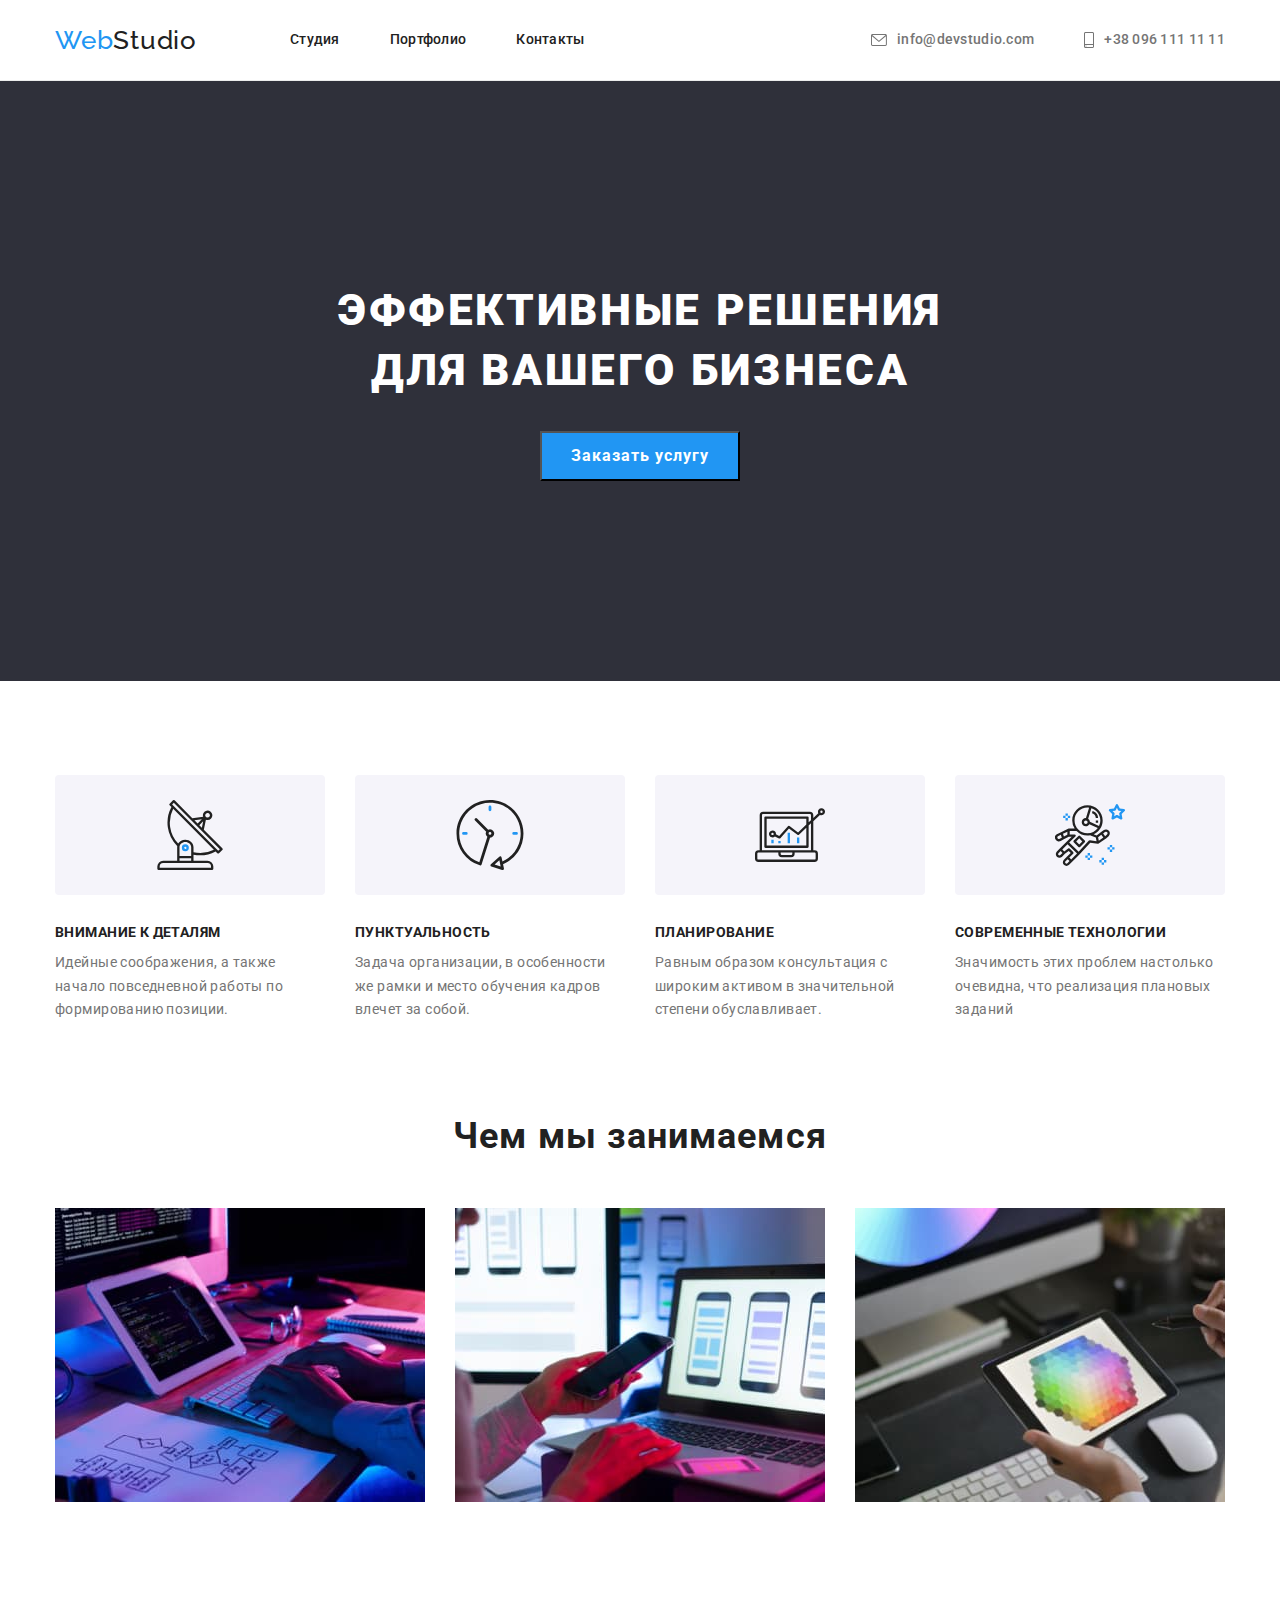
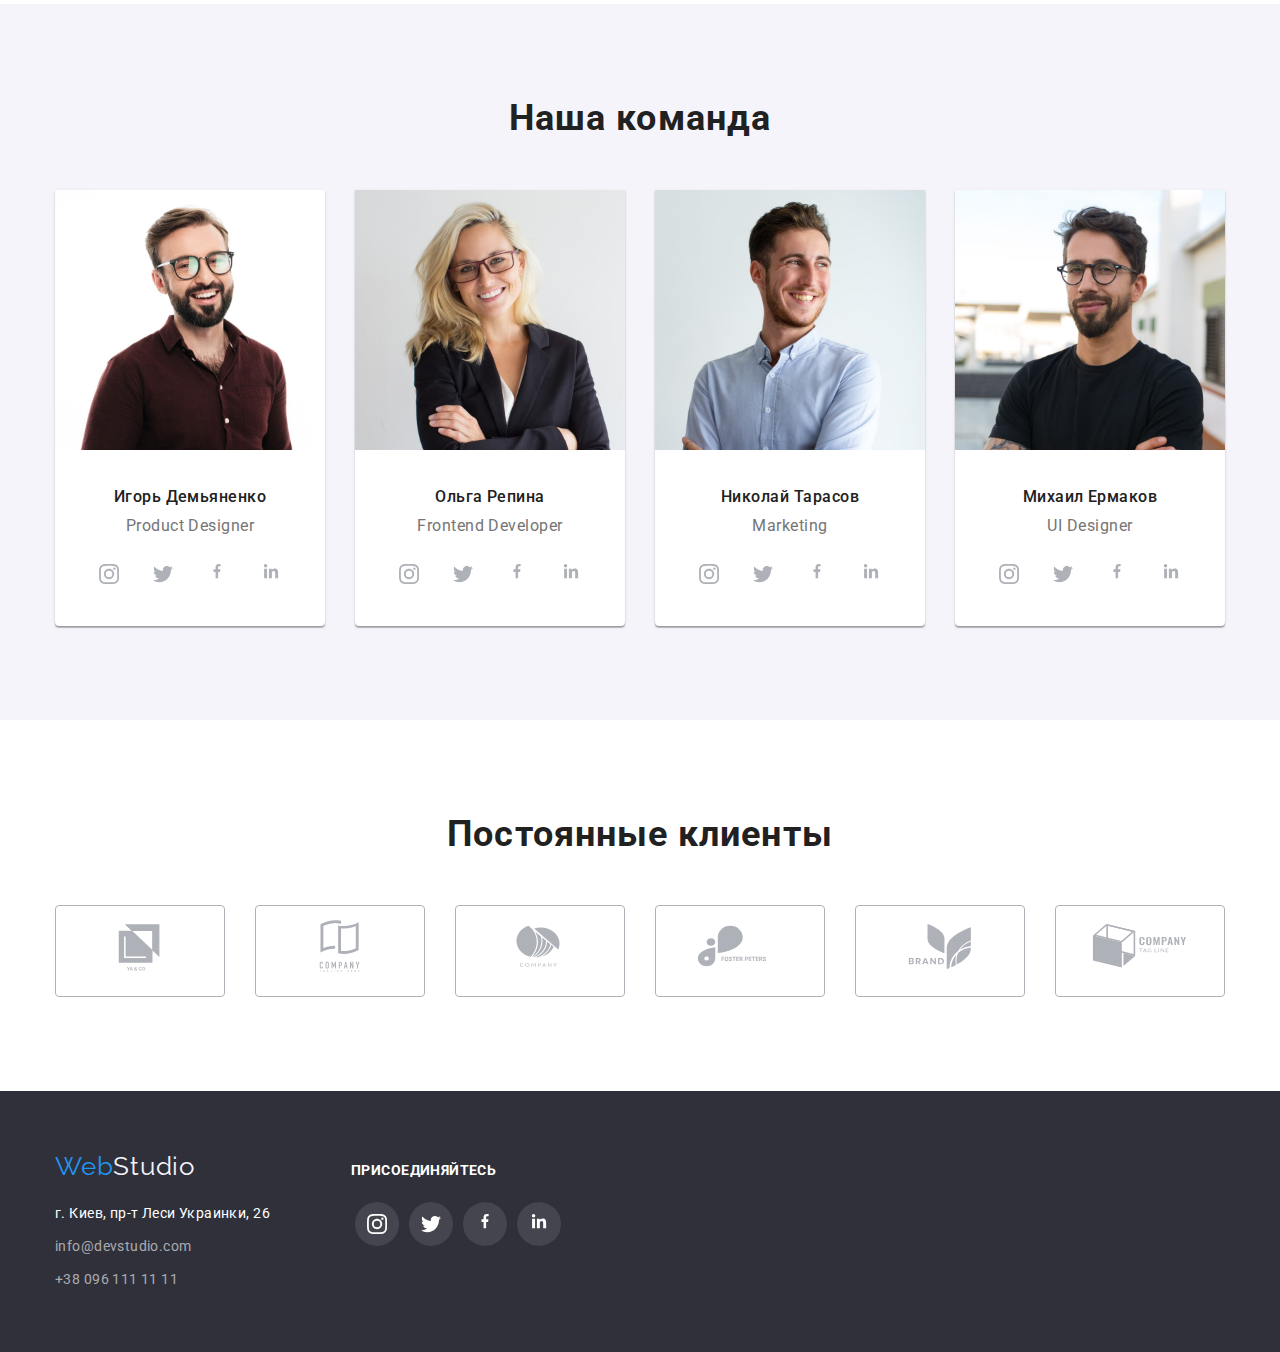
==== commit 01c4b2d1: "10" ====
--- a/index.html
+++ b/index.html
@@ -355,10 +355,12 @@
     <div class="container footer-adress-all">
       <div class="footer-address">
         <address class="footer-address-title">
-          <a class="address link" href="https://goo.gl/maps/yoaocX4PHPZH4iD27">г. Киев, пр-т Леси Украинки, 26</a>
+          <a class="address link" href="https://goo.gl/maps/yoaocX4PHPZH4iD27">г. Киев, пр-т Леси Украинки,
+            26</a>
         </address>
         <ul class="list">
-          <li><a class="contact link footer-list-item" href="mailto:info@devstudio.com">info@devstudio.com</a></li>
+          <li><a class="contact link footer-list-item" href="mailto:info@devstudio.com">info@devstudio.com</a>
+          </li>
           <li><a class="contact link" href="tel:+380961111111">+38 096 111 11 11</a></li>
         </ul>
       </div>
--- a/css/styles.css
+++ b/css/styles.css
@@ -374,9 +374,18 @@
 }
 
 .portfolio .button:hover,
-.portfolio .button:focus {
+.portfolio .button:focus{
   color: #ffffff;
   background-color: #2196f3;
+  box-shadow: 0px 3px 1px rgba(0, 0, 0, 0.1), 0px 1px 2px rgba(0, 0, 0, 0.08), 0px 2px 2px rgba(0, 0, 0, 0.12);
+}
+.pictures-item{
+  cursor: pointer;
+}
+
+.pictures-item:hover,
+.pictures-item:focus{
+  box-shadow: 0px 1px 1px rgba(0, 0, 0, 0.12), 0px 4px 4px rgba(0, 0, 0, 0.06), 1px 4px 6px rgba(0, 0, 0, 0.16);
 }
 
 .title{
@@ -468,8 +477,6 @@
 
 .footer-adress-all{
   display: flex;
-  align-items: baseline;
-  justify-content: baseline;
 }
 
 .footer .logo {
@@ -532,10 +539,12 @@
 
 .footer-had{
   display: flex;
+  align-items: baseline;
 }
 
 .footer-soucial{
-  margin-left: 70px;
+  margin-left: 85px;
+  margin-top: 20px;
 }
 .list-icon-f{
   display: flex;
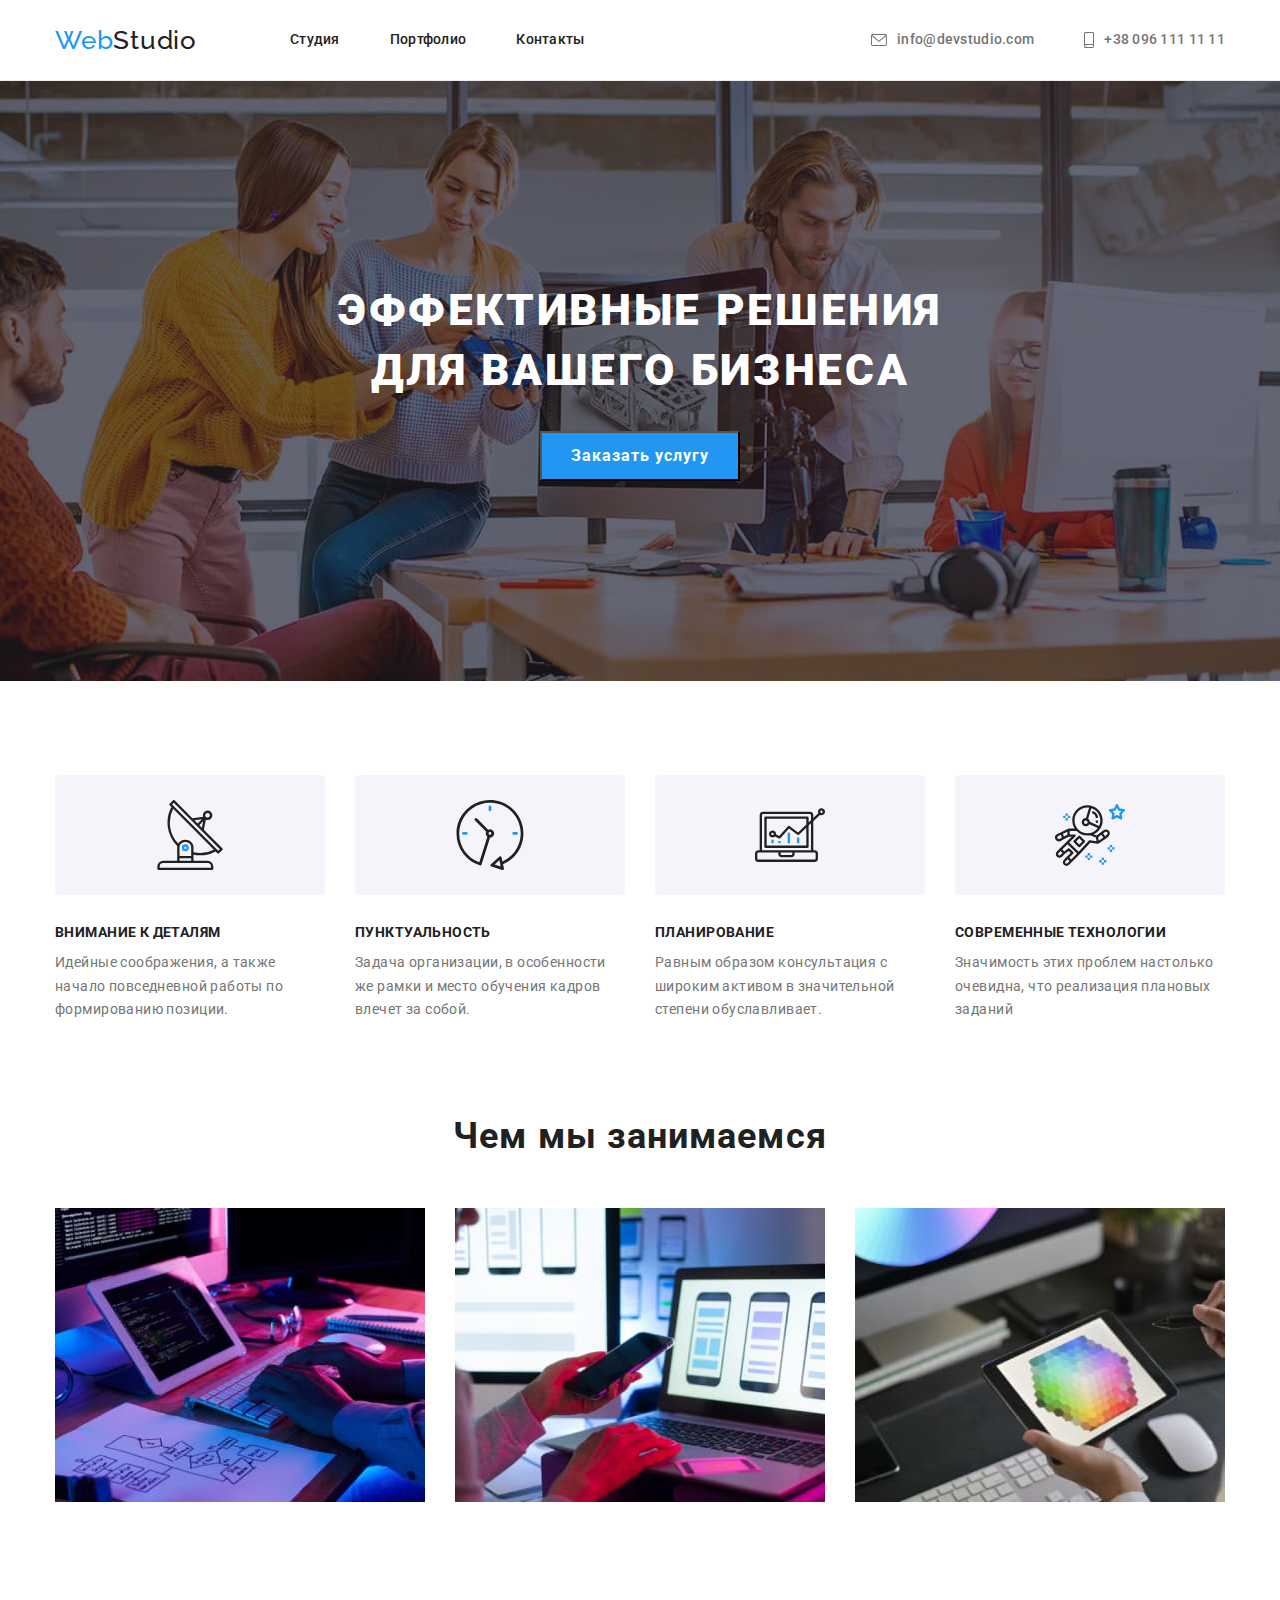
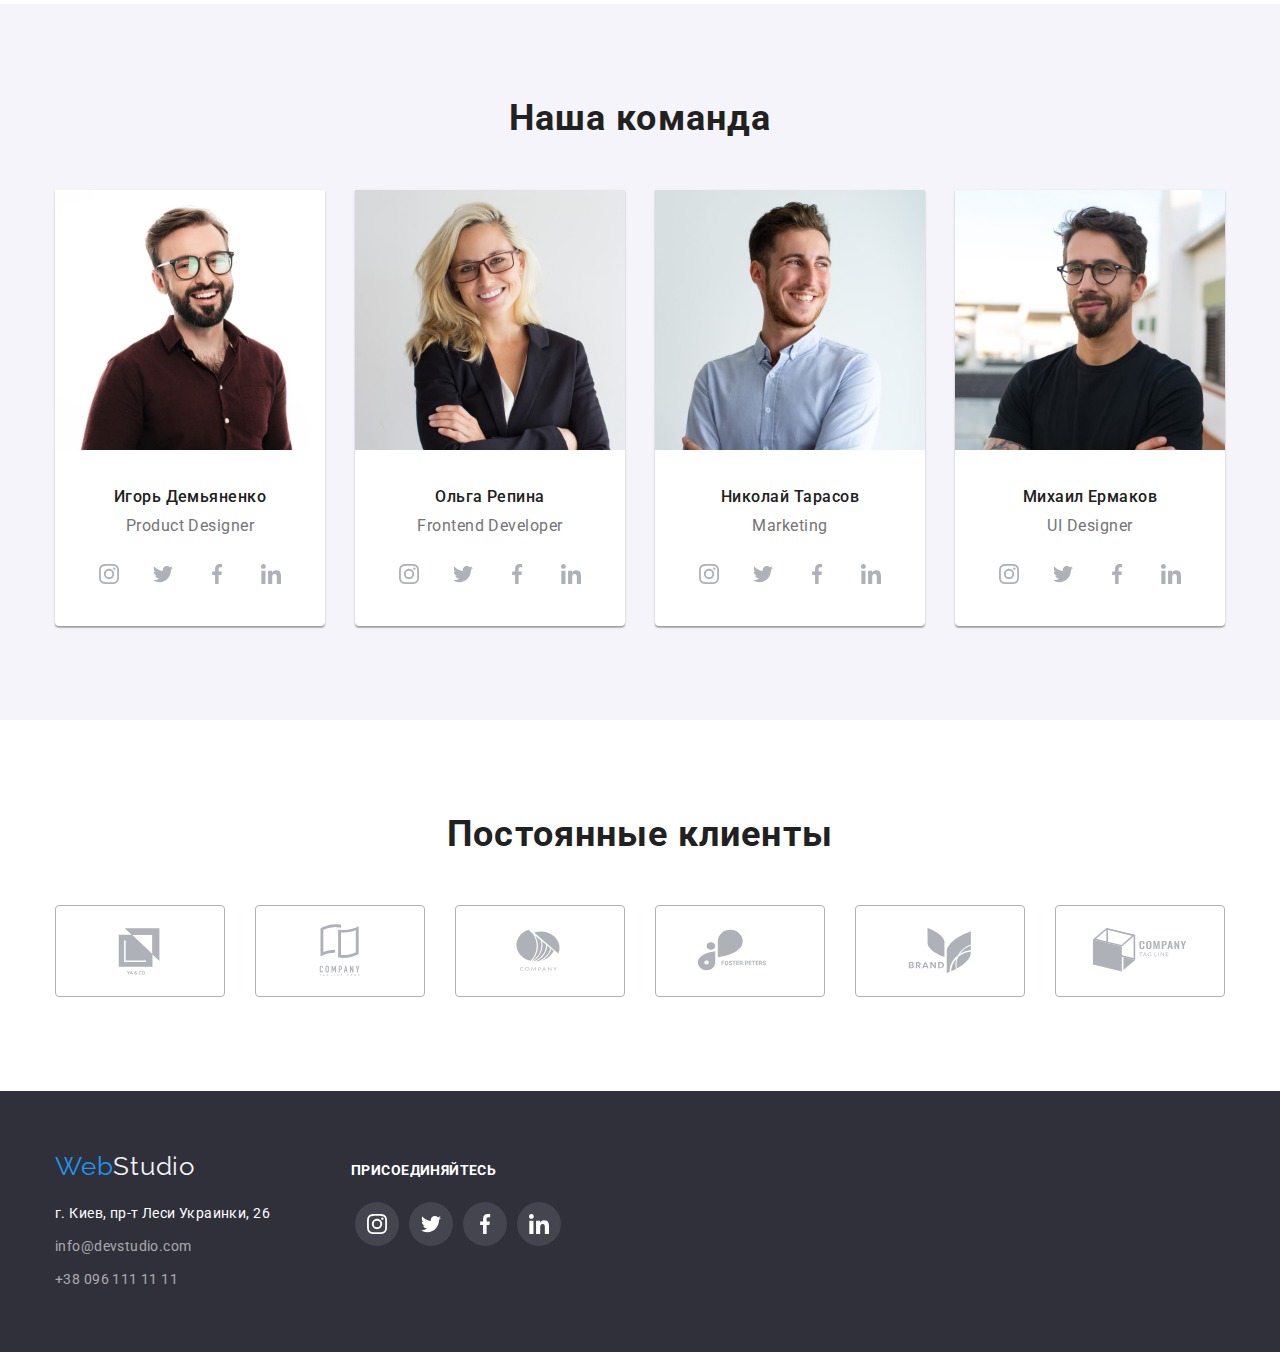
==== commit 5c5e6a51: "15" ====
--- a/index.html
+++ b/index.html
@@ -301,42 +301,42 @@
       <h2 class="services-h2">Постоянные клиенты</h2>
       <ul class="customers-list list">
         <li class="customers-item">
-          <a clas="customers-icon-button" href="">
+          <a class="customers-icon-button" href="">
             <svg class="customers-icon-button-svg" width="106" height="60">
               <use href="./images/image.svg#icon-logo-1"></use>
             </svg>
           </a>
         </li>
         <li class="customers-item">
-          <a clas="customers-icon-button link" href="">
+          <a class="customers-icon-button link" href="">
             <svg class="customers-icon-button-svg" width="106" height="60">
               <use href="./images/image.svg#icon-logo-2"></use>
             </svg>
           </a>
         </li>
         <li class="customers-item">
-          <a clas="customers-icon-button link" href="">
+          <a class="customers-icon-button link" href="">
             <svg class="customers-icon-button-svg" width="106" height="60">
               <use href="./images/image.svg#icon-logo-3"></use>
             </svg>
           </a>
         </li>
         <li class="customers-item">
-          <a clas="customers-icon-button link" href="">
+          <a class="customers-icon-button link" href="">
             <svg class="customers-icon-button-svg" width="106" height="60">
               <use href="./images/image.svg#icon-logo-4"></use>
             </svg>
           </a>
         </li>
         <li class="customers-item">
-          <a clas="customers-icon-button link" href="">
+          <a class="customers-icon-button link" href="">
             <svg class="customers-icon-button-svg" width="106" height="60">
               <use href="./images/image.svg#icon-logo-5"></use>
             </svg>
           </a>
         </li>
         <li class="customers-item">
-          <a clas="customers-icon-button link" href="">
+          <a class="customers-icon-button link" href="">
             <svg class="customers-icon-button-svg" width="106" height="60">
               <use href="./images/image.svg#icon-logo-6"></use>
             </svg>
--- a/css/styles.css
+++ b/css/styles.css
@@ -1,13 +1,13 @@
 :root {
   /* text color */
-  --main-font: "Roboto";
-  --secondary-font: "Raleway";
+  --main-font: 'Roboto';
+  --secondary-font: 'Raleway';
 }
 
 body {
-  font-family: "Roboto", sans-serif;
-  font-size: 14px;
-  line-height: 1.71;  
+  font-family: 'Roboto', sans-serif;
+  font-size: 14px;
+  line-height: 1.71;
 }
 
 /* common style stars */
@@ -21,13 +21,13 @@
   /* outline: 1px solid tomato; */
 }
 
-.link{
-    text-decoration: none;
+.link {
+  text-decoration: none;
 }
 .list {
-    list-style: none;
-    margin: 0;
-    padding: 0;
+  list-style: none;
+  margin: 0;
+  padding: 0;
 }
 
 /* Reset */
@@ -35,7 +35,7 @@
 h2,
 h3,
 h4,
-p{
+p {
   margin: 0;
 }
 .img {
@@ -45,107 +45,106 @@
 }
 
 /* Heder section */
-.header{
+.header {
   border-bottom-width: 1px;
   border-bottom-style: solid;
-  border-bottom-color: #ECECEC;
-}
-
-.header-container{
-  display: flex;
-  align-items: center;
-}
-
-.header .header-logo{
-  font-family: "Raleway";
+  border-bottom-color: #ececec;
+}
+
+.header-container {
+  display: flex;
+  align-items: center;
+}
+
+.header .header-logo {
+  font-family: 'Raleway';
   font-size: 26px;
   line-height: 1.19;
   letter-spacing: 0.03em;
   text-decoration: none;
-  color: #212121
-}
-
-.header-logo{
-margin-right: 93px;
-}
-
-.span{
+  color: #212121;
+}
+
+.header-logo {
+  margin-right: 93px;
+}
+
+.span {
   color: #2196f3;
 }
 
-.header-list{
+.header-list {
   display: flex;
   flex-wrap: wrap-reverse;
 }
 
-.header-item:not(:last-child){
+.header-item:not(:last-child) {
   margin-right: 50px;
 }
 
 .header-link {
   display: block;
-padding-top: 32px;
-padding-bottom: 32px;
-font-weight: 500;
-font-size: 14px;
-line-height: 1.14;
-letter-spacing: 0.02em;
-color: #212121;
-}
-
-.header-group{
+  padding-top: 32px;
+  padding-bottom: 32px;
+  font-weight: 500;
+  font-size: 14px;
+  line-height: 1.14;
+  letter-spacing: 0.02em;
+  color: #212121;
+}
+
+.header-group {
   margin-left: auto;
   display: flex;
 }
 
-.header-contact-svg{
+.header-contact-svg {
   fill: currentColor;
   margin-right: 10px;
   text-align: center;
 }
 
-.header-group-mail{
+.header-group-mail {
   margin-right: 50px;
 }
 
-.header-contact{
-  display: flex;
-  align-items: center;
-font-weight: 500;
-font-size: 14px;
-line-height: 1.14;
-letter-spacing: 0.02em;
-color: #757575;
+.header-contact {
+  display: flex;
+  align-items: center;
+  font-weight: 500;
+  font-size: 14px;
+  line-height: 1.14;
+  letter-spacing: 0.02em;
+  color: #757575;
 }
 .header-link:hover,
-.header-link:focus{
-color: #2196F3;
-}
-
+.header-link:focus {
+  color: #2196f3;
+}
 
 .header-contact:hover,
-.header-contact:focus{
-  color: #2196F3;
-}
-
-.header{
-font-family: 'Roboto';
-font-weight: 500;
-font-size: 14px;
-line-height: 1.14;
-letter-spacing: 0.02em;
-color: #212121;
-}
-
- /* Hero Section */
-
- .hero{
-  background-color: #2F303A;
+.header-contact:focus {
+  color: #2196f3;
+}
+
+.header {
+  font-family: 'Roboto';
+  font-weight: 500;
+  font-size: 14px;
+  line-height: 1.14;
+  letter-spacing: 0.02em;
+  color: #212121;
+}
+
+/* Hero Section */
+
+.hero {
+  background-color: #2f303a;
   text-align: center;
   padding-top: 200px;
   padding-bottom: 200px;
-  background-image: linear-gradient(rgba(47, 48, 58, 0.4));
-  background-image: url(../images/unique-content/img-bg.jpg);
+  background: linear-gradient(to right, rgba(47, 48, 58, 0.4), rgba(47, 48, 58, 0.4)),
+    url(../images/unique-content/img_bg.jpg);
   background-repeat: no-repeat;
   background-position: center;
   background-size: cover;
@@ -153,20 +152,20 @@
   max-height: 600px;
   margin-left: auto;
   margin-right: auto;
- }
-
- .hero-h1{
-font-family: 'Roboto'; sans-serif;
-font-weight: 900;
-font-size: 44px;
-line-height: 1.36;
-text-align: center;
-letter-spacing: 0.06em;
-color: #FFFFFF;
- }
-
-.hero .button{
-  font-family: "roboto", sans-serif;
+}
+
+.hero-h1 {
+  font-family: 'Roboto';
+  font-weight: 900;
+  font-size: 44px;
+  line-height: 1.36;
+  text-align: center;
+  letter-spacing: 0.06em;
+  color: #ffffff;
+}
+
+.hero .button {
+  font-family: 'roboto', sans-serif;
   font-weight: 700;
   font-size: 16px;
   line-height: 1.88;
@@ -181,128 +180,129 @@
 
 .hero .button:hover,
 .hero .button:focus {
-  background-color:#188CE8;
+  background-color: #188ce8;
 }
 
 /* Peculiarities section */
 
-.pecul-item{
+.pecul-item {
   width: 270px;
   height: 120px;
   margin-right: 30px;
   border-radius: 4px;
-  background-color: #F5F4FA;;
-  justify-content: center;
-  align-items: center;
-}
-
-.pecul-item:nth-child(4n){
+  background-color: #f5f4fa;
+  justify-content: center;
+  align-items: center;
+}
+
+.pecul-item:nth-child(4n) {
   margin-right: 0px;
 }
 
-.pecul-list{
-  display: flex;
-}
-
-.pecul-item{
-  display: flex;
-  align-items: center;
-}
-.peculiarities{
+.pecul-list {
+  display: flex;
+}
+
+.pecul-item {
+  display: flex;
+  align-items: center;
+}
+.peculiarities {
   padding-top: 94px;
 }
 
-.container-peculiarities-text{
+.container-peculiarities-text {
   padding-top: 30px;
 }
 
-.about-h3{
-font-family:'Roboto'; sans-serif;
-font-weight: 700;
-font-size: 14px;
-line-height: 1.14;
-letter-spacing: 0.03em;
-color: #212121;
-}
-
-.about-p{
-font-family:'Roboto'; sans-serif;
-font-size: 14px;
-line-height: 1.71;
-letter-spacing: 0.03em;
-color: #757575;
-margin-top: 10px;
-}
-
-.about-container{
-  display: flex;
-}
-.list .about-item{
+.about-h3 {
+  font-family: 'Roboto';
+  font-weight: 700;
+  font-size: 14px;
+  line-height: 1.14;
+  letter-spacing: 0.03em;
+  color: #212121;
+}
+
+.about-p {
+  font-family: 'Roboto';
+  font-size: 14px;
+  line-height: 1.71;
+  letter-spacing: 0.03em;
+  color: #757575;
+  margin-top: 10px;
+}
+
+.about-container {
+  display: flex;
+}
+.list .about-item {
   margin-right: 30px;
   width: 270px;
 }
 
-.list .about-item:nth-child(4n){
-margin-right: 0;
+.list .about-item:nth-child(4n) {
+  margin-right: 0;
 }
 
 /* Services section */
 
-.services{
+.services {
   padding-top: 94px;
   padding-bottom: 94px;
 }
 
-.services-h2{
-font-family: 'Roboto'; sans-serif;
-font-weight: 700;
-font-size: 36px;
-line-height: 1.16;
-text-align: center;
-letter-spacing: 0.03em;
-color: #212121;
-}
-
-.services-list{
+.services-h2 {
+  font-family: 'Roboto';
+  font-weight: 700;
+  font-size: 36px;
+  line-height: 1.16;
+  text-align: center;
+  letter-spacing: 0.03em;
+  color: #212121;
+}
+
+.services-list {
   display: flex;
   margin-top: 50px;
 }
 
-.services-item:not(:last-child){
+.services-item:not(:last-child) {
   margin-right: 30px;
 }
 
 /* Team section */
-.team{
-  background-color: #F5F4FA;
+.team {
+  background-color: #f5f4fa;
   padding-top: 94px;
   padding-bottom: 94px;
 }
-.team-list{
+.team-list {
   margin-top: 50px;
   display: flex;
 }
-.team-item{
+.team-item {
   width: 270px;
   margin-right: 30px;
-  box-shadow: 0px 1px 3px rgba(0, 0, 0, 0.12), 0px 1px 1px rgba(0, 0, 0, 0.14), 0px 2px 1px rgba(0, 0, 0, 0.2);
+  box-shadow: 0px 1px 3px rgba(0, 0, 0, 0.12), 0px 1px 1px rgba(0, 0, 0, 0.14),
+    0px 2px 1px rgba(0, 0, 0, 0.2);
   border-radius: 0px 0px 4px 4px;
-  background-color: #FFFFFF;
-}
-.team-item:nth-child(4n){
+  background-color: #ffffff;
+}
+.team-item:nth-child(4n) {
   margin-right: 0px;
 }
-.team-card{
+.team-card {
   padding-top: 30px;
   padding-bottom: 30px;
 }
-.list-icon{
+.list-icon {
   display: flex;
   margin-top: 16px;
   align-items: center;
   justify-content: center;
 }
-.team-icon-a{
+.team-icon-a {
   display: flex;
   align-items: center;
   justify-content: center;
@@ -310,55 +310,58 @@
   height: 44px;
   border-radius: 50%;
 }
-.team-icon-svg{
-  fill: #AFB1B8;
-}
-.team-icon-a:hover, .team-icon-svg:hover,
-.team-icon-a:focus .team-icon-svg:focus{
-  background-color: #2196F3;
+.team-icon-svg {
+  display: flex;
+  align-items: center;
+  justify-content: center;
+  fill: #afb1b8;
+}
+.team-icon-a:hover,
+.team-icon-svg:hover,
+.team-icon-a:focus .team-icon-svg:focus {
+  background-color: #2196f3;
   fill: white;
 }
 .team-item-icon:not(:last-child) {
   margin-right: 10px;
 }
-.team-h3{
-font-family: 'Roboto'; sans-serif;
-font-weight: 500;
-font-size: 16px;
-line-height: 1.18;
-letter-spacing: 0.03em;
-color: #212121;
-text-align: center;
-}
-.team-p{
-font-family: 'Roboto'; sans-serif;
-font-size: 16px;
-line-height: 1.18;
-letter-spacing: 0.03em;
-color: #757575;
-text-align: center;
-margin-top: 10px;
-}
-
+.team-h3 {
+  font-family: 'Roboto';
+  font-weight: 500;
+  font-size: 16px;
+  line-height: 1.18;
+  letter-spacing: 0.03em;
+  color: #212121;
+  text-align: center;
+}
+.team-p {
+  font-family: 'Roboto';
+  font-size: 16px;
+  line-height: 1.18;
+  letter-spacing: 0.03em;
+  color: #757575;
+  text-align: center;
+  margin-top: 10px;
+}
 
 /* Portfolio */
 
-.portfolio-list{
-  display: flex;
-  justify-content: center;
-}
-
-.portfolio-section{
+.portfolio-list {
+  display: flex;
+  justify-content: center;
+}
+
+.portfolio-section {
   padding-top: 94px;
   padding-bottom: 94px;
 }
 
-.button-item{
+.button-item {
   margin-right: 8px;
 }
 
 .portfolio .button {
-  font-family: "Roboto", sans-serif;
+  font-family: 'Roboto', sans-serif;
   font-weight: 500;
   font-size: 16px;
   line-height: 1.62;
@@ -366,7 +369,6 @@
   padding: 6px 22px;
   border-radius: 4px;
 
-
   color: #212121;
   background-color: #f5f4fa;
 
@@ -374,113 +376,122 @@
 }
 
 .portfolio .button:hover,
-.portfolio .button:focus{
+.portfolio .button:focus {
   color: #ffffff;
   background-color: #2196f3;
-  box-shadow: 0px 3px 1px rgba(0, 0, 0, 0.1), 0px 1px 2px rgba(0, 0, 0, 0.08), 0px 2px 2px rgba(0, 0, 0, 0.12);
-}
-.pictures-item{
+  box-shadow: 0px 3px 1px rgba(0, 0, 0, 0.1), 0px 1px 2px rgba(0, 0, 0, 0.08),
+    0px 2px 2px rgba(0, 0, 0, 0.12);
+}
+.pictures-item {
   cursor: pointer;
 }
 
 .pictures-item:hover,
-.pictures-item:focus{
-  box-shadow: 0px 1px 1px rgba(0, 0, 0, 0.12), 0px 4px 4px rgba(0, 0, 0, 0.06), 1px 4px 6px rgba(0, 0, 0, 0.16);
-}
-
-.title{
-font-family: 'Roboto';
-font-weight: 700;
-font-size: 18px;
-line-height: 2;
-letter-spacing: 0.06em;
-color: #212121;
-}
-
-.text{
-font-family: 'Roboto';
-font-size: 16px;
-line-height: 1.88;
-letter-spacing: 0.03em;
-color: #757575;
-}
-
+.pictures-item:focus {
+  box-shadow: 0px 1px 1px rgba(0, 0, 0, 0.12), 0px 4px 4px rgba(0, 0, 0, 0.06),
+    1px 4px 6px rgba(0, 0, 0, 0.16);
+}
+
+.title {
+  font-family: 'Roboto';
+  font-weight: 700;
+  font-size: 18px;
+  line-height: 2;
+  letter-spacing: 0.06em;
+  color: #212121;
+}
+
+.text {
+  font-family: 'Roboto';
+  font-size: 16px;
+  line-height: 1.88;
+  letter-spacing: 0.03em;
+  color: #757575;
+}
 
 /* Pictures */
 
-.pictures-list{
+.pictures-list {
   margin-top: 50px;
   display: flex;
   flex-wrap: wrap;
 }
-.pictures-item{
+.pictures-item {
   width: 370px;
   margin-right: 30px;
   margin-bottom: 30px;
 }
-.pictures-item > .pictures-title-text{
+.pictures-item > .pictures-title-text {
   padding: 20px 24px;
   border: 1px solid #eeeeee;
   border-top: none;
 }
-.pictures-item:nth-child(3n){
+.pictures-item:nth-child(3n) {
   margin-right: 0;
 }
-.pictures-item:nth-last-child(-n + 3){
+.pictures-item:nth-last-child(-n + 3) {
   margin-bottom: 0;
 }
 
-.pictures-img{
+.pictures-img {
   display: block;
 }
 /* Customers */
 
-.customers{
+.customers {
   padding-top: 94px;
   padding-bottom: 94px;
 }
-.customers-list{
-  display: flex;
-  justify-content: center;
+.customers-list {
+  display: flex;
   margin-top: 50px;
 }
 
-.customers-item{
+.customers-item {
+}
+
+.customers-item:not(:last-child) {
+  margin-right: 30px;
+}
+
+.customers-icon-button {
+  display: flex;
+  align-items: center;
+  justify-content: center;
   width: 170px;
   height: 92px;
-  border: 1px solid #AFB1B8;
+  border: 1px solid #afb1b8;
   border-radius: 4px;
-  display: flex;
-  justify-content: center;
-  align-items: center;
-  
-}
-.customers-item:not(:last-child){
-  margin-right: 30px;
-}
-.customers-icon-button-svg{
-  fill: #AFB1B8;
-}
-.customers-icon-button-svg:hover, .customers-item:hover,
-.customers-icon-button-svg:focus, .customers-item:focus{
-  fill: #2196F3;
-  border-color: #2196f3;
-}
+  color: #afb1b8;
+}
+
+.customers-icon-button:hover,
+.customers-icon-button:focus {
+  border: 1px solid #2196f3;
+  color: #2196f3;
+}
+
+.customers-icon-button-svg {
+  width: 106px;
+  height: 60px;
+  fill: currentColor;
+}
+
 /* Footer */
 .footer {
-  background-color: #2F303A;
-}
-.footer{
+  background-color: #2f303a;
+}
+.footer {
   padding-top: 60px;
   padding-bottom: 60px;
 }
 
-.footer-adress-all{
+.footer-adress-all {
   display: flex;
 }
 
 .footer .logo {
-  font-family: "Raleway";
+  font-family: 'Raleway';
   font-size: 26px;
   line-height: 1.19;
   letter-spacing: 0.03em;
@@ -514,59 +525,61 @@
   color: #2196f3;
 }
 
-.footer-address{
+.footer-address {
   margin-top: 20px;
 }
-.footer-address-title{
+.footer-address-title {
   margin-bottom: 9px;
 }
-.footer-list-item{
+.footer-list-item {
   display: block;
   margin-bottom: 9px;
 }
 
-.footer-h2{
-font-family: 'Roboto';
-font-style: normal;
-font-weight: 700;
-font-size: 14px;
-line-height: 16px;
-letter-spacing: 0.03em;
-text-transform: uppercase;
-color: #FFFFFF;
-margin-left: 156px;
-}
-
-.footer-had{
+.footer-h2 {
+  font-family: 'Roboto';
+  font-style: normal;
+  font-weight: 700;
+  font-size: 14px;
+  line-height: 16px;
+  letter-spacing: 0.03em;
+  text-transform: uppercase;
+  color: #ffffff;
+  margin-left: 156px;
+}
+
+.footer-had {
   display: flex;
   align-items: baseline;
 }
 
-.footer-soucial{
+.footer-soucial {
   margin-left: 85px;
   margin-top: 20px;
 }
-.list-icon-f{
-  display: flex;
-  justify-content: center;
-}
-.team-icon-svg-f{
-  fill: #FFFFFF;
-}
-.team-item-icon-f:not(:last-child){
+.list-icon-f {
+  display: flex;
+  justify-content: center;
+}
+.team-icon-svg-f {
+  fill: #ffffff;
+}
+.team-item-icon-f:not(:last-child) {
   margin-right: 10px;
 }
-.team-icon-a-f{
+.team-icon-a-f {
   display: flex;
   align-items: center;
   justify-content: center;
   width: 44px;
   height: 44px;
-  background-color: rgba(255, 255, 255, 0.1);;
+  background-color: rgba(255, 255, 255, 0.1);
   border-radius: 50%;
 }
 
-.team-icon-a-f:hover, .team-icon-svg-f:hover,
-.team-icon-a-f:focus, .team-icon-svg-f:focus{
-background-color:#2196F3;
-}+.team-icon-a-f:hover,
+.team-icon-svg-f:hover,
+.team-icon-a-f:focus,
+.team-icon-svg-f:focus {
+  background-color: #2196f3;
+}
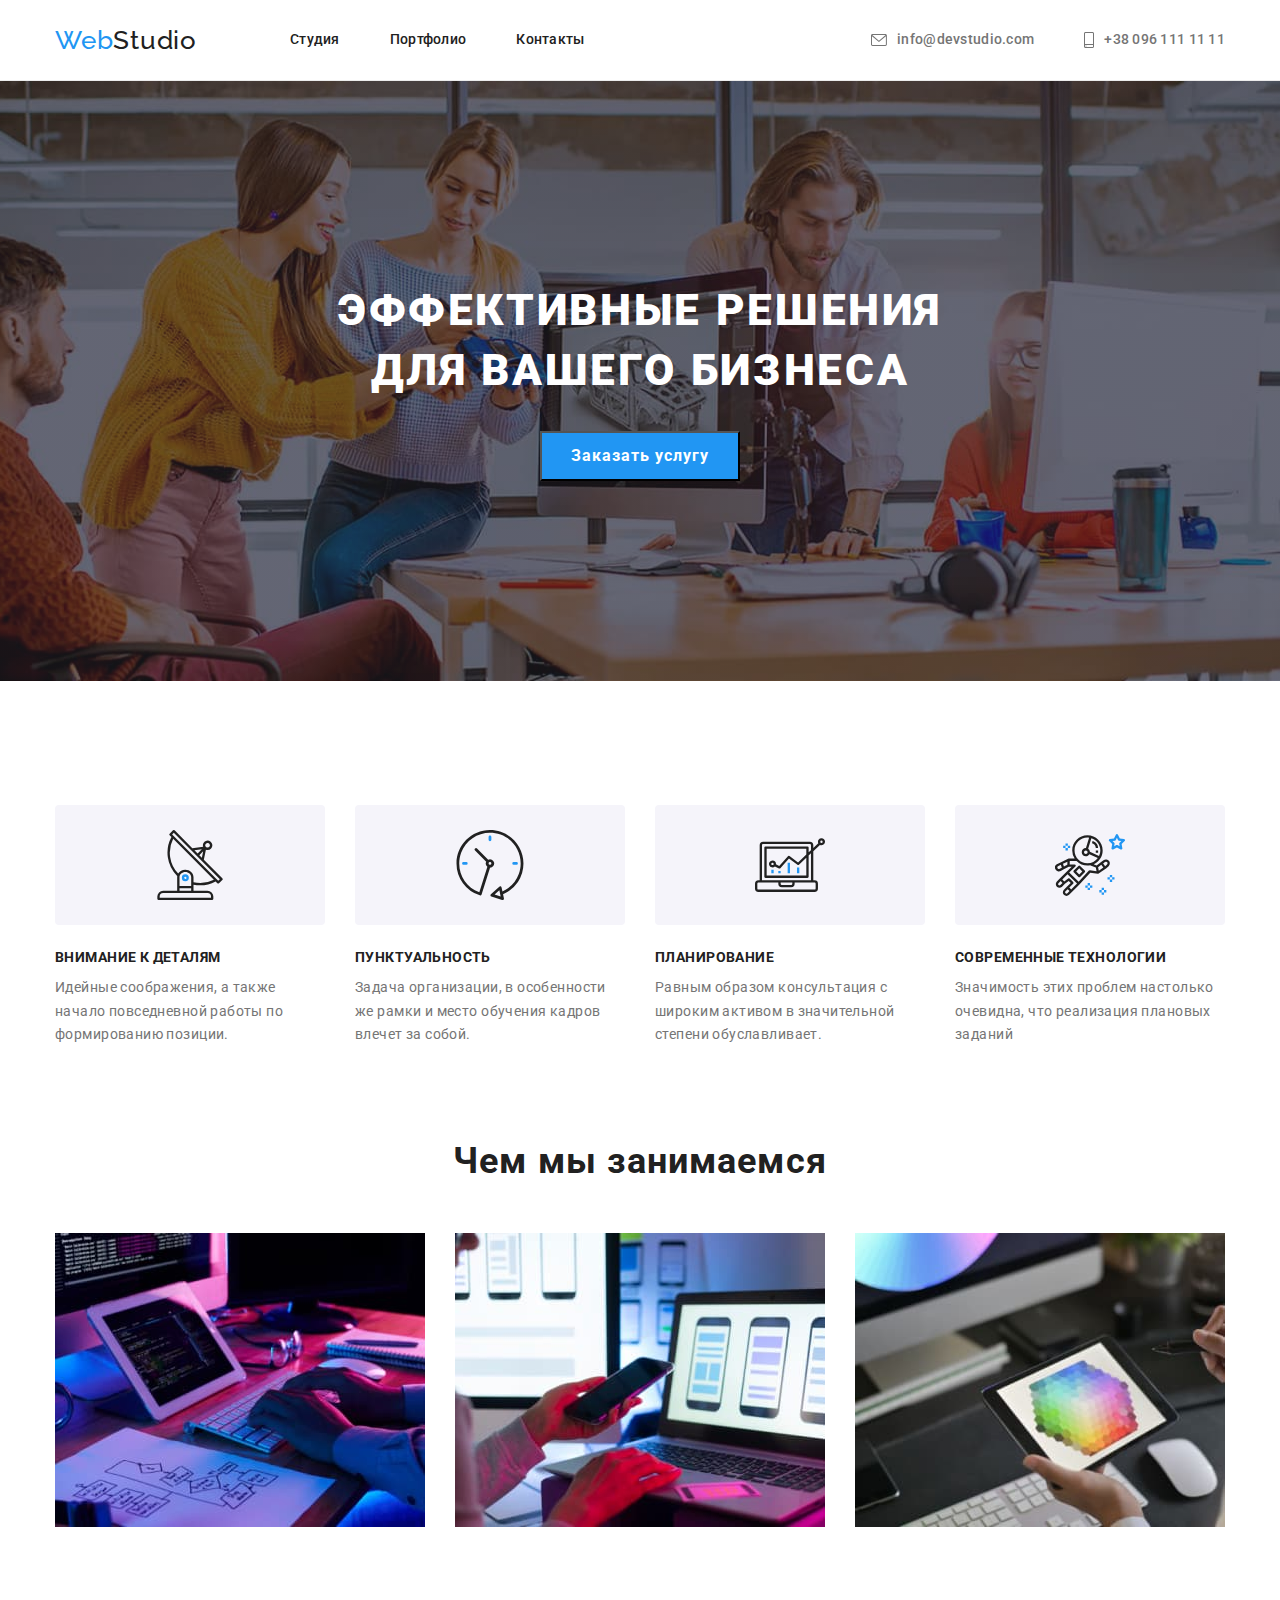
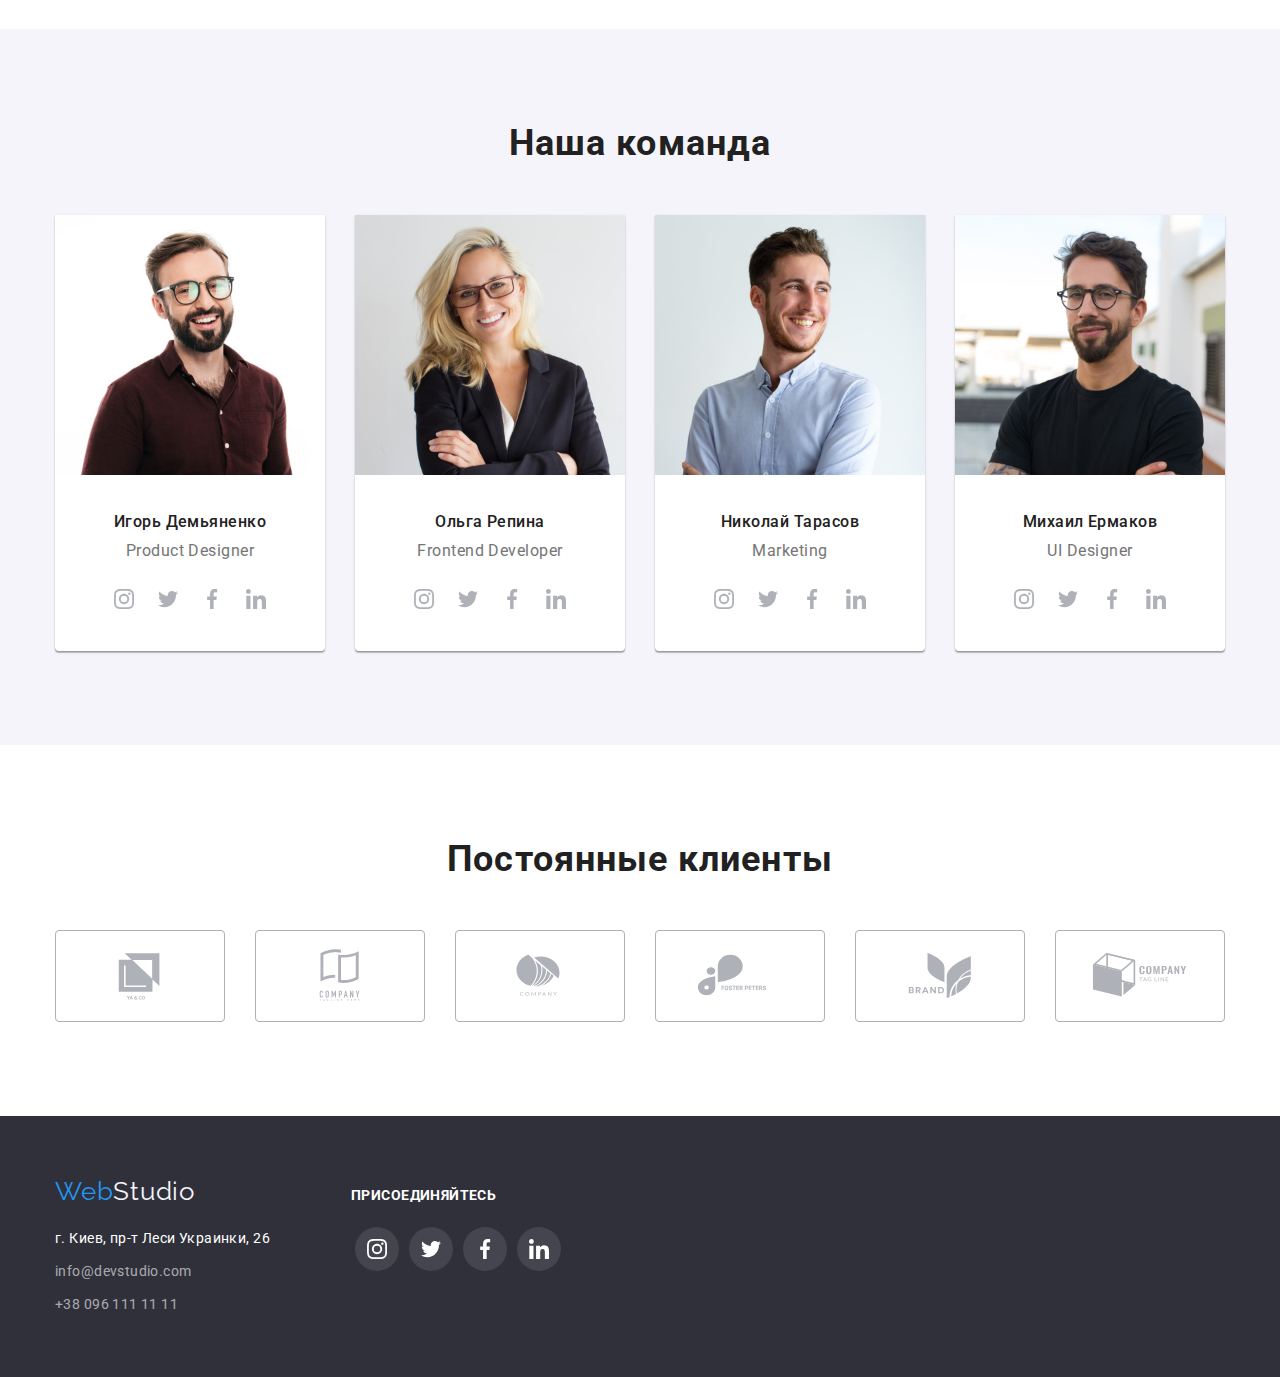
==== commit a36a1373: "17" ====
--- a/index.html
+++ b/index.html
@@ -67,48 +67,44 @@
 
     <!-- Peculiarities section -->
     <section class="peculiarities">
-      <div class="container">
-        <ul class="pecul-list list">
-          <li class="pecul-item">
-            <svg class="" width="70" height="70">
-              <use href="./images/image.svg#icon-antenna"></use>
-            </svg>
-          </li>
-          <li class="pecul-item">
-            <svg class="" width="70" height="70">
-              <use href="./images/image.svg#icon-clock"></use>
-            </svg>
-          </li>
-          <li class="pecul-item">
-            <svg class="" width="70" height="70">
-              <use href="./images/image.svg#icon-diagram"></use>
-            </svg>
-          </li>
-          <li class="pecul-item">
-            <svg class="" width="70" height="70">
-              <use href="./images/image.svg#icon-astronaut"></use>
-            </svg>
-          </li>
-        </ul>
-      </div>
       <div class="container container-peculiarities-text">
         <ul class="list about-container">
           <li class="about-item">
+            <div class="pecul-item">
+              <svg class="" width="70" height="70">
+                <use href="./images/image.svg#icon-antenna"></use>
+              </svg>
+            </div>
             <h3 class="about-h3">ВНИМАНИЕ К ДЕТАЛЯМ</h3>
             <p class="about-p">Идейные соображения, а также начало повседневной работы по
               формированию позиции.</p>
           </li>
           <li class="about-item">
+            <div class="pecul-item">
+              <svg class="" width="70" height="70">
+                <use href="./images/image.svg#icon-clock"></use>
+              </svg>
+            </div>
             <h3 class="about-h3">ПУНКТУАЛЬНОСТЬ</h3>
             <p class="about-p">Задача организации, в особенности же рамки и место обучения кадров
               влечет за собой.</p>
           </li>
           <li class="about-item">
+            <div class="pecul-item">
+              <svg class="" width="70" height="70">
+                <use href="./images/image.svg#icon-diagram"></use>
+              </svg>
+            </div>
             <h3 class="about-h3">ПЛАНИРОВАНИЕ</h3>
             <p class="about-p">Равным образом консультация с широким активом в значительной степени
               обуславливает.</p>
           </li>
           <li class="about-item">
+            <div class="pecul-item">
+              <svg class="" width="70" height="70">
+                <use href="./images/image.svg#icon-astronaut"></use>
+              </svg>
+            </div>
             <h3 class="about-h3">СОВРЕМЕННЫЕ ТЕХНОЛОГИИ</h3>
             <p class="about-p">Значимость этих проблем настолько очевидна, что реализация плановых
               заданий</p>
--- a/css/styles.css
+++ b/css/styles.css
@@ -186,6 +186,8 @@
 /* Peculiarities section */
 
 .pecul-item {
+  display: flex;
+  align-items: center;
   width: 270px;
   height: 120px;
   margin-right: 30px;
@@ -195,18 +197,10 @@
   align-items: center;
 }
 
-.pecul-item:nth-child(4n) {
-  margin-right: 0px;
-}
-
 .pecul-list {
   display: flex;
 }
 
-.pecul-item {
-  display: flex;
-  align-items: center;
-}
 .peculiarities {
   padding-top: 94px;
 }
@@ -222,6 +216,7 @@
   line-height: 1.14;
   letter-spacing: 0.03em;
   color: #212121;
+  margin-top: 25px;
 }
 
 .about-p {
@@ -309,22 +304,20 @@
   width: 44px;
   height: 44px;
   border-radius: 50%;
+  color: #afb1b8;
+}
+
+.team-icon-a:hover,
+.team-icon-a:focus {
+  background-color: #2196f3;
+  color: white;
 }
 .team-icon-svg {
-  display: flex;
-  align-items: center;
-  justify-content: center;
-  fill: #afb1b8;
-}
-.team-icon-a:hover,
-.team-icon-svg:hover,
-.team-icon-a:focus .team-icon-svg:focus {
-  background-color: #2196f3;
-  fill: white;
-}
-.team-item-icon:not(:last-child) {
-  margin-right: 10px;
-}
+  width: 20px;
+  height: 20px;
+  fill: currentColor;
+}
+
 .team-h3 {
   font-family: 'Roboto';
   font-weight: 500;
